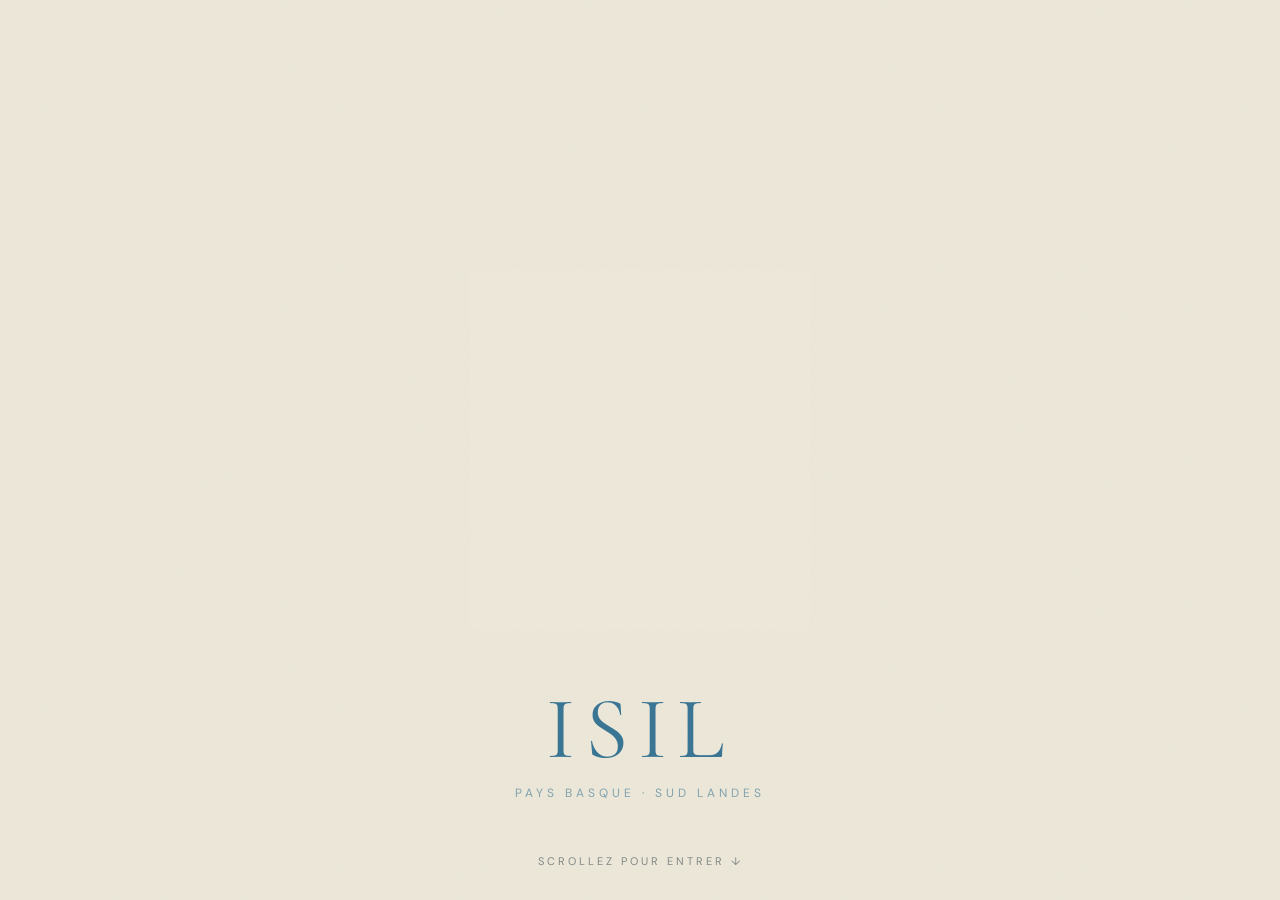
==== accueil.html @ d05a9b2f "Correction 4 bugs : splash, bouton CTA, chevauchement texte, photo BG-Protector - accueil.html : spl" ====
<!DOCTYPE html>
<html lang="fr">
<head>
  <meta charset="UTF-8">
  <meta name="viewport" content="width=device-width, initial-scale=1.0">
  <title>ISIL — Rendez le silence à votre jardin</title>
  <link rel="preconnect" href="https://fonts.googleapis.com">
  <link rel="preconnect" href="https://fonts.gstatic.com" crossorigin>
  <link href="https://fonts.googleapis.com/css2?family=Cormorant+Garamond:ital,wght@0,300;0,400;0,600;1,300;1,400;1,600&family=DM+Sans:opsz,wght@9..40,300;9..40,400;9..40,500&display=swap" rel="stylesheet">
  <link rel="stylesheet" href="styles.css">
  <style>
    html, body { overflow: hidden; background: var(--cream); height: 100%; }
    .se-wrap { position: fixed; inset: 0; background: var(--cream); transition: opacity .6s ease; }
    .se-wrap.fade-out { opacity: 0; }
    .se-bg {
      position: absolute; inset: 0; z-index: 0;
    }
    .se-bg::before {
      content: ''; position: absolute; inset: 0;
      background-image: url("data:image/svg+xml,%3Csvg xmlns='http://www.w3.org/2000/svg' width='300' height='300'%3E%3Cfilter id='n'%3E%3CfeTurbulence type='fractalNoise' baseFrequency='0.9' numOctaves='4' stitchTiles='stitch'/%3E%3C/filter%3E%3Crect width='300' height='300' filter='url(%23n)' opacity='0.04'/%3E%3C/svg%3E");
      pointer-events: none;
    }
    .se-media {
      position: absolute; top: 50%; left: 50%;
      transform: translate(-50%, -50%);
      overflow: hidden;
      z-index: 2;
      max-width: 95vw; max-height: 78vh;
      background: var(--cream);
    }
    .se-media video {
      width: 100%; height: 100%;
      object-fit: contain; display: block;
      mix-blend-mode: multiply;
      /* Masquer le texte "ISIL" incrusté en bas de la vidéo */
      clip-path: inset(0 0 16% 0);
    }
    .se-title {
      position: absolute; z-index: 3;
      left: 50%; bottom: 11vh;
      transform: translateX(-50%);
      display: flex; flex-direction: column; align-items: center;
      gap: 12px; pointer-events: none;
      text-align: center;
    }
    .se-title h1 {
      font-family: 'Cormorant Garamond', serif;
      font-size: clamp(42px, 7vw, 88px);
      font-weight: 400; letter-spacing: 10px;
      color: var(--blue); line-height: 1;
      margin: 0; white-space: nowrap;
    }
    .se-tagline {
      font-family: 'DM Sans', sans-serif;
      font-size: 12px; letter-spacing: 4px; text-transform: uppercase;
      color: rgba(58,117,147,0.6);
    }
    .se-hint {
      position: fixed; bottom: 32px; top: auto; left: 50%;
      transform: translateX(-50%);
      font-family: 'DM Sans', sans-serif;
      font-size: 11px; letter-spacing: 3px; text-transform: uppercase;
      color: rgba(26,43,53,0.5);
      z-index: 5;
      animation: hintPulse 2.5s ease-in-out infinite;
      transition: opacity .4s ease;
    }
    .se-hint.hidden { opacity: 0; pointer-events: none; }
    @keyframes hintPulse {
      0%,100% { opacity: .5; }
      50%     { opacity: 1; }
    }
  </style>
</head>
<body>

<div class="se-wrap" id="seWrap">
  <div class="se-bg"></div>

  <div class="se-media" id="seMedia" style="width:340px;height:360px">
    <video id="seVideo" src="logo%20en%20action.mp4" muted playsinline preload="auto"></video>
  </div>

  <div class="se-title" id="seTitle">
    <h1>ISIL</h1>
    <span class="se-tagline">Pays Basque · Sud Landes</span>
  </div>

  <div class="se-hint" id="seHint">Scrollez pour entrer ↓</div>
</div>

<script>
(() => {
  const wrap = document.getElementById('seWrap');
  const media = document.getElementById('seMedia');
  const video = document.getElementById('seVideo');
  const title = document.getElementById('seTitle');
  const hint = document.getElementById('seHint');

  let progress = 0;
  let touchStartY = 0;
  let entering = false;
  let videoDuration = 0;
  const isMobile = () => window.innerWidth < 768;

  video.addEventListener('loadedmetadata', () => {
    videoDuration = video.duration || 0;
  });

  function apply() {
    const w = 340 + progress * (isMobile() ? 580 : 1100);
    const h = 360 + progress * (isMobile() ? 220 : 420);
    media.style.width = w + 'px';
    media.style.height = h + 'px';

    // Scrub video to scroll progress
    if (videoDuration > 0) {
      try { video.currentTime = progress * videoDuration; } catch (e) {}
    }

    // Fade title & hint as expansion progresses
    title.style.opacity = Math.max(0, 1 - progress * 1.6);
    if (progress > 0.05) hint.classList.add('hidden');
    else hint.classList.remove('hidden');

    if (progress >= 1 && !entering) {
      entering = true;
      wrap.classList.add('fade-out');
      setTimeout(() => {
        sessionStorage.setItem('isil_entered', '1');
        window.location.href = 'index.html';
      }, 600);
    }
  }

  function onWheel(e) {
    if (entering) return;
    e.preventDefault();
    progress = Math.min(Math.max(progress + e.deltaY * 0.0012, 0), 1);
    apply();
  }

  function onTouchStart(e) { touchStartY = e.touches[0].clientY; }
  function onTouchMove(e) {
    if (entering || !touchStartY) return;
    e.preventDefault();
    const y = e.touches[0].clientY;
    const d = touchStartY - y;
    progress = Math.min(Math.max(progress + d * 0.008, 0), 1);
    apply();
    touchStartY = y;
  }
  function onTouchEnd() { touchStartY = 0; }

  window.addEventListener('wheel', onWheel, { passive: false });
  window.addEventListener('touchstart', onTouchStart, { passive: false });
  window.addEventListener('touchmove', onTouchMove, { passive: false });
  window.addEventListener('touchend', onTouchEnd);

  apply();
})();
</script>
</body>
</html>
---- styles.css ----
*, *::before, *::after { box-sizing: border-box; margin: 0; padding: 0; }

:root {
  --cream:   #ECE7D8;
  --cream-l: #F7F4ED;
  --navy:    #1A2B35;
  --navy-d:  #0f1c25;
  --blue:    #3A7593;
  --green:   #7DB84A;
  --text:    #1e2c34;
  --muted:   #7A8892;
  --border:  rgba(26,43,53,0.09);
  --border-m: rgba(26,43,53,0.05);
}

html { scroll-behavior: smooth; }
body { font-family: 'DM Sans', sans-serif; background: var(--cream); color: var(--text); }

/* NAV */
nav {
  background: rgba(236,231,216,0.92);
  backdrop-filter: blur(16px); -webkit-backdrop-filter: blur(16px);
  border-bottom: 1px solid rgba(26,43,53,0.08);
  padding: 0 72px; height: 70px;
  display: flex; align-items: center; justify-content: space-between;
  position: sticky; top: 0; z-index: 300;
}
.nav-logo { display: flex; align-items: center; gap: 12px; text-decoration: none; }
.nav-wordmark { font-family:'Cormorant Garamond',serif; font-size:21px; font-weight:600; color:var(--navy); letter-spacing:6px; }
.nav-links { display:flex; gap:36px; list-style:none; }
.nav-links a { font-family:'DM Sans',sans-serif; font-size:13px; font-weight:400; color:rgba(26,43,53,0.6); text-decoration:none; letter-spacing:0.3px; transition: color .3s ease; }
.nav-links a:hover, .nav-links a.act { color: var(--green); }
.nav-cta { background:var(--green); color:#fff; border:none; padding:9px 20px; font-family:'DM Sans',sans-serif; font-size:12px; font-weight:500; letter-spacing:0.3px; cursor:pointer; transition: background .3s ease; }
.nav-cta:hover { background: #6aa13b; }

/* TYPOGRAPHY */
.eye { font-family:'DM Sans',sans-serif; font-size:10px; font-weight:500; letter-spacing:5px; text-transform:uppercase; color:var(--green); margin-bottom:18px; display:block; }
.eye-dim { color:rgba(125,184,74,0.85); }

.h-hero { font-family:'Cormorant Garamond',serif; font-size:clamp(60px,8vw,96px); font-weight:300; line-height:1.02; color:var(--navy); margin-bottom:24px; }
.h-hero em { font-style:italic; color:rgba(26,43,53,0.6); }

.h-page { font-family:'Cormorant Garamond',serif; font-size:clamp(42px,5.5vw,64px); font-weight:300; line-height:1.07; color:var(--navy); }
.h-page em { font-style:italic; }

h2 { font-family:'Cormorant Garamond',serif; font-size:clamp(32px,3.8vw,48px); font-weight:300; line-height:1.15; color:var(--navy); }
h2 em { font-style:italic; }
h2.ld { color:var(--navy); }

p.b { font-family:'DM Sans',sans-serif; font-size:15px; font-weight:300; line-height:1.88; color:var(--text); }
p.b+p.b { margin-top:16px; }
p.bd { color:rgba(26,43,53,0.58); }

.abar { width:30px; height:2px; background:var(--green); margin-bottom:20px; }

/* HERO */
.hero {
  min-height: 100vh;
  background: var(--cream);
  display: flex; flex-direction:column;
  align-items:center; justify-content:center;
  text-align:center; padding:120px 80px 100px;
  position:relative; overflow:hidden;
}
.hero::after {
  content:''; position:absolute; inset:0;
  background:radial-gradient(ellipse 55% 42% at 50% 62%, rgba(58,117,147,0.08) 0%, transparent 70%);
  pointer-events:none;
}
.hero-sub { font-family:'DM Sans',sans-serif; font-size:16px; font-weight:300; color:rgba(26,43,53,0.58); max-width:460px; line-height:1.78; margin-bottom:44px; }
.ctas { display:flex; gap:14px; align-items:center; flex-wrap:wrap; justify-content:center; }
.btn-g { background:var(--green); color:#fff; border:none; padding:13px 30px; font-family:'DM Sans',sans-serif; font-size:14px; font-weight:500; cursor:pointer; text-decoration:none; display:inline-block; transition: background .3s ease, transform .3s ease; }
.btn-g:hover { background:#6aa13b; transform: translateY(-1px); }
.btn-o { background:transparent; color:var(--navy); border:1px solid rgba(26,43,53,0.25); padding:12px 30px; font-family:'DM Sans',sans-serif; font-size:14px; font-weight:300; cursor:pointer; text-decoration:none; display:inline-block; transition: border-color .3s ease, color .3s ease; }
.btn-o:hover { border-color: var(--green); color: var(--green); }
.hero-dots { position:absolute; bottom:44px; left:72px; display:flex; gap:8px; }
.dot { width:6px; height:6px; border-radius:50%; background:var(--green); }
.dot:nth-child(2){opacity:.35;} .dot:nth-child(3){opacity:.16;}

/* TRUST BAR */
.trust { background:var(--cream-l); border-bottom:1px solid var(--border); display:flex; }
.ti { flex:1; padding:27px 14px; text-align:center; border-right:1px solid var(--border); }
.ti:last-child { border-right:none; }
.ti-n { font-family:'Cormorant Garamond',serif; font-size:32px; font-weight:600; color:var(--navy); display:block; }
.ti-l { font-family:'DM Sans',sans-serif; font-size:10px; font-weight:500; letter-spacing:2.5px; text-transform:uppercase; color:var(--muted); display:block; margin-top:4px; }

/* SECTIONS */
.s    { padding:104px 72px; }
.s-sm { padding:72px 72px; }
.s-c  { background:var(--cream-l); }
.s-cm { background:var(--cream); }
.s-w  { background:#fff; }
.s-nv, .s-dk { background:var(--cream); }

.ph { padding:72px 72px 56px; border-bottom:1px solid var(--border); }
.ph-c { background:var(--cream); }
.ph-w { background:var(--cream-l); }
.ph-sub { font-family:'DM Sans',sans-serif; font-size:15px; font-weight:300; color:var(--muted); margin-top:13px; }

/* GRIDS */
.g2   { display:grid; grid-template-columns:1fr 1fr; gap:80px; align-items:center; }
.g2t  { display:grid; grid-template-columns:1fr 1fr; gap:72px; }
.g3   { display:grid; grid-template-columns:repeat(3,1fr); gap:40px; }
.g4   { display:grid; grid-template-columns:repeat(4,1fr); gap:26px; }
.g2s  { display:grid; grid-template-columns:1fr 1fr; gap:32px; }
.g6040{ display:grid; grid-template-columns:3fr 2fr; gap:80px; align-items:start; }

/* PULL QUOTE */
.pq { font-family:'Cormorant Garamond',serif; font-size:clamp(25px,2.8vw,36px); font-style:italic; font-weight:300; line-height:1.4; color:var(--navy); border-left:2px solid var(--green); padding-left:26px; }

/* BIOGENTS STRIP */
.biogents-strip { background:var(--cream); padding:52px 72px; display:flex; align-items:center; gap:0; border-top:1px solid rgba(26,43,53,0.08); }
.bs-badge { flex-shrink:0; width:80px; height:80px; border:1px solid rgba(26,43,53,0.16); border-radius:50%; display:flex; align-items:center; justify-content:center; margin-right:40px; }
.bs-badge-inner { width:58px; height:58px; border-radius:50%; border:1px solid rgba(125,184,74,0.55); display:flex; align-items:center; justify-content:center; font-family:'Cormorant Garamond',serif; font-size:11px; font-weight:600; color:rgba(26,43,53,0.55); letter-spacing:2px; }
.bs-text { flex:1; }
.bs-title { font-family:'Cormorant Garamond',serif; font-size:22px; font-weight:400; color:var(--navy); margin-bottom:7px; }
.bs-title em { font-style:italic; }
.bs-body { font-family:'DM Sans',sans-serif; font-size:14px; font-weight:300; color:rgba(26,43,53,0.6); line-height:1.7; }
.bs-stats { display:flex; gap:36px; flex-shrink:0; margin-left:56px; padding-left:56px; border-left:1px solid rgba(26,43,53,0.1); }
.bs-stat { text-align:center; }
.bs-stat-n { font-family:'Cormorant Garamond',serif; font-size:30px; font-weight:300; color:var(--navy); display:block; }
.bs-stat-l { font-family:'DM Sans',sans-serif; font-size:10px; letter-spacing:1.5px; text-transform:uppercase; color:rgba(26,43,53,0.42); display:block; }

/* HOW IT WORKS */
.sn { width:34px; height:34px; border-radius:50%; border:1px solid var(--green); display:flex; align-items:center; justify-content:center; font-family:'Cormorant Garamond',serif; font-size:15px; color:var(--green); margin-bottom:18px; }
.st { font-family:'Cormorant Garamond',serif; font-size:20px; font-weight:400; color:var(--navy); margin-bottom:8px; }
.sb { font-family:'DM Sans',sans-serif; font-size:14px; font-weight:300; color:rgba(26,43,53,0.58); line-height:1.78; }

/* TARGET CARDS */
.tc { background:var(--cream-l); border:1px solid var(--border); overflow:hidden; transition: transform .4s ease; }
.tc:hover { transform: translateY(-4px); }
.tc-img { height:188px; background:linear-gradient(155deg, rgba(26,43,53,0.08) 0%, rgba(26,43,53,0.14) 100%); display:flex; align-items:flex-end; padding:14px 18px; }
.tc-img span { font-family:'DM Sans',sans-serif; font-size:10px; letter-spacing:3px; text-transform:uppercase; color:rgba(26,43,53,0.38); }
.tc-body { padding:20px 22px; border-left:3px solid transparent; transition: border-color .3s ease; }
.tc:hover .tc-body { border-left-color:var(--green); }
.tc-l { font-family:'DM Sans',sans-serif; font-size:10px; letter-spacing:3px; text-transform:uppercase; color:var(--muted); margin-bottom:6px; }
.tc-d { font-family:'DM Sans',sans-serif; font-size:14px; font-weight:300; color:var(--text); line-height:1.62; }

/* PROCESS */
.proc { display:flex; border:1px solid var(--border); }
.ps { flex:1; padding:34px 28px; border-right:1px solid var(--border); position:relative; }
.ps:last-child { border-right:none; }
.ps-bg { font-family:'Cormorant Garamond',serif; font-size:72px; font-weight:300; color:#4a7a2a; opacity:.35; position:absolute; top:-6px; right:16px; line-height:1; }
.ps-t { font-family:'Cormorant Garamond',serif; font-size:18px; font-weight:400; color:var(--navy); margin-bottom:8px; }
.ps-b { font-family:'DM Sans',sans-serif; font-size:13px; font-weight:300; color:var(--muted); line-height:1.72; }

/* CTA BAND */
.ctab { background:var(--cream); border-top:1px solid rgba(26,43,53,0.08); border-bottom:1px solid rgba(26,43,53,0.08); padding:92px 72px; text-align:center; }
.ctab h2 { color:var(--navy); margin-bottom:14px; }
.ctab p { font-family:'DM Sans',sans-serif; font-size:15px; font-weight:300; color:rgba(26,43,53,0.55); margin-bottom:32px; }

/* FOOTER */
footer { background:var(--cream); border-top:1px solid rgba(26,43,53,0.08); padding:68px 72px 34px; }
.fg { display:grid; grid-template-columns:2fr 1fr 1.5fr 1.5fr; gap:52px; padding-bottom:44px; border-bottom:1px solid rgba(26,43,53,0.08); margin-bottom:24px; }
.fl { font-family:'Cormorant Garamond',serif; font-size:19px; font-weight:600; color:var(--navy); letter-spacing:6px; margin-bottom:10px; display:block; }
.ft { font-family:'Cormorant Garamond',serif; font-size:14px; font-style:italic; color:rgba(26,43,53,0.35); }
.fc-t { font-family:'DM Sans',sans-serif; font-size:10px; font-weight:500; letter-spacing:3px; text-transform:uppercase; color:rgba(26,43,53,0.42); margin-bottom:14px; }
.fc-l { list-style:none; }
.fc-l li { margin-bottom:8px; }
.fc-l a { font-family:'DM Sans',sans-serif; font-size:13px; font-weight:300; color:rgba(26,43,53,0.58); text-decoration:none; transition: color .3s ease; }
.fc-l a:hover { color: var(--green); }
.fb { display:flex; justify-content:space-between; }
.fl2 { font-family:'DM Sans',sans-serif; font-size:11px; color:rgba(26,43,53,0.32); }

/* SPECIES CARD */
.sp-card { background:var(--cream-l); border:1px solid var(--border); padding:38px; }
.sp-sci { font-family:'Cormorant Garamond',serif; font-size:13px; font-style:italic; color:var(--muted); letter-spacing:1px; padding-bottom:14px; border-bottom:1px solid var(--border); margin-bottom:16px; }
.sp-r { display:flex; justify-content:space-between; padding:9px 0; border-bottom:1px solid var(--border-m); }
.sp-k { font-family:'DM Sans',sans-serif; font-size:10px; font-weight:500; letter-spacing:1.5px; text-transform:uppercase; color:var(--muted); }
.sp-v { font-family:'Cormorant Garamond',serif; font-size:16px; color:var(--navy); }

/* STAT TRIO */
.stat-trio { display:grid; grid-template-columns:repeat(3,1fr); background:var(--cream-l); }
.sti { text-align:center; padding:52px 24px; border-right:1px solid var(--border); }
.sti:last-child { border-right:none; }
.sti-n { font-family:'Cormorant Garamond',serif; font-size:clamp(56px,7vw,88px); font-weight:300; color:var(--navy); line-height:1; display:block; }
.sti-c { font-family:'DM Sans',sans-serif; font-size:13px; font-weight:400; color:var(--muted); display:block; margin-top:12px; }

/* FAIL CARDS */
.fail { padding:34px 32px; border:1px solid rgba(26,43,53,0.1); background: rgba(26,43,53,0.02); }
.fail-t { font-family:'Cormorant Garamond',serif; font-size:20px; font-weight:400; color:rgba(26,43,53,0.55); text-decoration:line-through; text-decoration-color:rgba(26,43,53,0.2); margin-bottom:10px; }
.fail-b { font-family:'DM Sans',sans-serif; font-size:14px; font-weight:300; color:rgba(26,43,53,0.58); line-height:1.78; }

/* CERTIFICATION CARD */
.cert { background:var(--cream-l); border:1px solid var(--border); display:grid; grid-template-columns:auto 1fr; overflow:hidden; }
.cert-l { background:rgba(26,43,53,0.05); padding:48px 44px; display:flex; flex-direction:column; justify-content:center; align-items:center; gap:14px; min-width:210px; }
.cert-circle { width:72px; height:72px; border-radius:50%; border:1px solid rgba(26,43,53,0.18); display:flex; align-items:center; justify-content:center; }
.cert-inner { width:52px; height:52px; border-radius:50%; border:1px solid rgba(125,184,74,0.5); display:flex; align-items:center; justify-content:center; }
.cert-dot { width:9px; height:9px; border-radius:50%; background:var(--green); }
.cert-name { font-family:'Cormorant Garamond',serif; font-size:22px; font-weight:600; color:var(--navy); letter-spacing:3px; }
.cert-sub { font-family:'DM Sans',sans-serif; font-size:9px; letter-spacing:2.5px; text-transform:uppercase; color:rgba(26,43,53,0.5); text-align:center; }
.cert-r { padding:44px 48px; }
.cert-title { font-family:'Cormorant Garamond',serif; font-size:30px; font-weight:300; color:var(--navy); margin-bottom:16px; line-height:1.2; }
.cert-title em { font-style:italic; }
.cert-stats { display:flex; gap:28px; margin-top:26px; }
.cs-n { font-family:'Cormorant Garamond',serif; font-size:26px; font-weight:300; color:var(--navy); display:block; }
.cs-l { font-family:'DM Sans',sans-serif; font-size:10px; letter-spacing:1px; color:var(--muted); }

/* PRODUCT */
.product { display:grid; grid-template-columns:1fr 1fr; border:1px solid var(--border); overflow:hidden; }
.product-img { background: linear-gradient(160deg, rgba(26,43,53,0.04) 0%, rgba(26,43,53,0.08) 100%); display:flex; align-items:center; justify-content:center; position:relative; min-height:460px; }
.product-img img { width:210px; height:auto; filter: drop-shadow(0 14px 36px rgba(26,43,53,0.22)); }
.product-img-lbl { position:absolute; bottom:22px; left:26px; font-family:'DM Sans',sans-serif; font-size:10px; letter-spacing:3px; text-transform:uppercase; color:rgba(26,43,53,0.38); }
.product-info { padding:52px 48px; background:var(--cream-l); }

/* SCIENCE */
.sci-col { padding-bottom:24px; border-bottom:2px solid var(--green); }
.sci-sub { font-family:'Cormorant Garamond',serif; font-size:11px; font-style:italic; letter-spacing:2px; text-transform:uppercase; color:var(--muted); margin-bottom:11px; }
.sci-t { font-family:'Cormorant Garamond',serif; font-size:24px; font-weight:400; color:var(--navy); margin-bottom:12px; }
.pub-bar { margin-top:48px; background:rgba(26,43,53,0.05); border:1px solid rgba(26,43,53,0.08); padding:26px 44px; display:flex; align-items:center; gap:22px; }
.pub-n { font-family:'Cormorant Garamond',serif; font-size:48px; font-weight:300; color:var(--navy); flex-shrink:0; }
.pub-t { font-family:'DM Sans',sans-serif; font-size:14px; font-weight:300; color:rgba(26,43,53,0.55); line-height:1.68; max-width:240px; }

/* NETWORK DIAGRAM */
.net { background:rgba(26,43,53,0.03); border:1px solid rgba(26,43,53,0.09); height:270px; display:flex; align-items:center; justify-content:center; position:relative; overflow:hidden; }
.nc { position:absolute; border-radius:50%; border:1px solid; }

/* BEFORE / AFTER */
.ba { display:grid; grid-template-columns:1fr 1fr; }
.ba-b { background:#ffffff; padding:64px 56px; }
.ba-a { background:#ffffff; padding:64px 56px; }
.ba-b .ba-l { color:rgba(26,43,53,0.5); }
.ba-b .ba-list li { color:rgba(26,43,53,0.6); border-bottom-color:rgba(26,43,53,0.08); }
.ba-a .ba-l { color:var(--green); }
.ba-a .ba-list li { color:var(--text); border-bottom-color:rgba(26,43,53,0.08); }
.ba-l { font-family:'Cormorant Garamond',serif; font-size:24px; font-weight:400; letter-spacing:1px; margin-bottom:24px; display:block; }
.ba-list { list-style:none; }
.ba-list li { font-family:'DM Sans',sans-serif; font-size:14px; font-weight:300; padding:7px 0; border-bottom:1px solid; line-height:1.5; }

/* PRICING — BioBelt style */
.pricing { display:grid; grid-template-columns:1fr 1fr; gap:28px; }
.pc { background:#2f5c3b; color:#fff; padding:56px 48px 48px; display:flex; flex-direction:column; position:relative; min-height:640px; }
.pc-pro { background:var(--navy); }
.pc::before {
  content:''; position:absolute; top:38px; right:38px;
  width:46px; height:46px; border-radius:50%;
  border:1px dashed rgba(255,255,255,0.35);
}
.pc-label { font-family:'DM Sans',sans-serif; font-size:10px; font-weight:500; letter-spacing:3px; text-transform:uppercase; color:rgba(255,255,255,0.55); margin-bottom:22px; display:block; }
.pc-title { font-family:'Cormorant Garamond',serif; font-size:clamp(54px,6vw,84px); font-weight:400; color:#fff; line-height:1; margin-bottom:22px; }
.pc-desc { font-family:'DM Sans',sans-serif; font-size:15px; font-weight:300; line-height:1.7; color:rgba(255,255,255,0.72); max-width:320px; margin-bottom:32px; }
.pc-cta { align-self:flex-start; background:#fff; color:var(--navy); border:none; padding:14px 30px; border-radius:999px; font-family:'DM Sans',sans-serif; font-size:13px; font-weight:500; cursor:pointer; text-decoration:none; display:inline-block; transition: transform .3s ease, background .3s ease; }
.pc-cta:hover { transform: translateY(-1px); background:#f4f1e9; }
.pc-budget-label {
  display:inline-block;
  font-family:'DM Sans',sans-serif; font-size:10px; font-weight:500;
  letter-spacing:3px; text-transform:uppercase;
  color:rgba(255,255,255,0.8);
  background:rgba(255,255,255,0.14);
  padding:6px 12px;
  margin-top:0; margin-bottom:0;
}
.pc-bottom { margin-top:24px; }
.pc-divider { height:1px; background:rgba(255,255,255,0.2); margin:18px 0 30px; }
.pc-from { font-family:'Cormorant Garamond',serif; font-style:italic; font-size:17px; color:rgba(255,255,255,0.75); margin-bottom:18px; display:block; }
.pc-feature-list { list-style:none; margin:0 0 28px; padding:0; }
.pc-feature-item { padding:7px 0 7px 18px; position:relative; font-family:'DM Sans',sans-serif; font-size:13px; font-weight:300; color:rgba(255,255,255,0.82); border-bottom:1px solid rgba(255,255,255,0.08); }
.pc-feature-item:last-child { border-bottom:none; }
.pc-feature-item::before { content:''; position:absolute; left:0; top:13px; width:5px; height:5px; border-radius:50%; background:var(--green); }
.pc-price-sub { font-family:'DM Sans',sans-serif; font-size:11px; font-weight:300; color:rgba(255,255,255,0.55); margin-top:8px; }
.pc-keepnote { margin:26px 0 0; padding:18px 20px; background:rgba(125,184,74,0.12); border-left:3px solid var(--green); }
.pc-keepnote-title { font-family:'Cormorant Garamond',serif; font-size:19px; font-weight:400; color:#fff; line-height:1.4; margin-bottom:6px; }
.pc-keepnote-body { font-family:'DM Sans',sans-serif; font-size:12px; font-weight:300; color:rgba(255,255,255,0.75); line-height:1.6; }
.pc-prices { display:grid; grid-template-columns:1fr auto 1fr; gap:18px; align-items:start; }
.pc-price-block { display:flex; flex-direction:column; gap:10px; }
.pc-price-num { font-family:'Cormorant Garamond',serif; font-size:clamp(34px,3.8vw,46px); font-weight:400; color:#fff; line-height:1; }
.pc-price-num sup { font-size:18px; vertical-align:top; font-style:italic; opacity:.7; margin-left:2px; }
.pc-price-lbl { font-family:'DM Sans',sans-serif; font-size:10px; font-weight:500; letter-spacing:2px; text-transform:uppercase; color:rgba(255,255,255,0.55); line-height:1.5; }
.pc-plus { font-family:'Cormorant Garamond',serif; font-size:36px; font-weight:300; color:rgba(255,255,255,0.5); line-height:1; padding-top:6px; }
.pc-foot { font-family:'DM Sans',sans-serif; font-size:11px; font-weight:300; font-style:italic; color:rgba(255,255,255,0.45); margin-top:28px; line-height:1.5; }
@media (max-width: 900px) {
  .pricing { grid-template-columns: 1fr; gap: 20px; }
  .pc { min-height: auto; padding: 44px 32px; }
  .pc-prices { grid-template-columns: 1fr; gap: 14px; }
  .pc-plus { display: none; }
}

/* FAQ */
.fq { border-bottom:1px solid var(--border); padding:18px 0; }
.fq-q { font-family:'Cormorant Garamond',serif; font-size:20px; font-weight:400; color:var(--navy); display:flex; justify-content:space-between; cursor:pointer; align-items:center; }
.fq-plus { font-family:'DM Sans',sans-serif; font-size:20px; color:var(--green); line-height:1; transition: transform .3s ease; }
.fq.open .fq-plus { transform: rotate(45deg); }
.fq-a { font-family:'DM Sans',sans-serif; font-size:14px; font-weight:300; color:var(--muted); line-height:1.82; margin-top:11px; max-height:0; overflow:hidden; transition: max-height .4s ease, margin-top .4s ease; }
.fq.open .fq-a { max-height:300px; margin-top:11px; }

/* FORM */
.fg-g { margin-bottom:20px; }
.fl-l { font-family:'DM Sans',sans-serif; font-size:10px; font-weight:500; letter-spacing:3px; text-transform:uppercase; color:var(--muted); display:block; margin-bottom:7px; }
.fi, .fs { width:100%; border:none; border-bottom:1px solid var(--border); background:transparent; padding:12px 0; font-family:'DM Sans',sans-serif; font-size:15px; font-weight:300; color:var(--text); outline:none; -webkit-appearance:none; appearance:none; transition: border-color .3s ease; }
.fi:focus, .fs:focus { border-bottom-color: var(--green); }
.fi::placeholder { color:rgba(26,43,53,0.25); }
.f-sub { width:100%; background:var(--green); color:#fff; border:none; padding:16px; font-family:'DM Sans',sans-serif; font-size:14px; font-weight:500; cursor:pointer; margin-top:8px; transition: background .3s ease; }
.f-sub:hover { background:#6aa13b; }

/* REASSURANCE */
.rea { display:flex; gap:14px; align-items:flex-start; padding:18px 0; border-bottom:1px solid var(--border); }
.rea-dot { width:7px; height:7px; border-radius:50%; background:var(--green); flex-shrink:0; margin-top:5px; }
.rea-t { font-family:'Cormorant Garamond',serif; font-size:19px; color:var(--navy); margin-bottom:4px; }
.rea-b { font-family:'DM Sans',sans-serif; font-size:13px; font-weight:300; color:var(--muted); line-height:1.62; }

/* COMMUNE TAGS */
.communes { display:flex; flex-wrap:wrap; gap:8px; margin-top:22px; justify-content:center; }
.ctag { border:1px solid var(--navy); color:var(--navy); padding:7px 16px; font-family:'DM Sans',sans-serif; font-size:12px; letter-spacing:0.3px; }
.ctag-d { border-color:var(--muted); color:var(--muted); border-style:dashed; }

/* CONTACT DIRECT */
.cd { background:rgba(26,43,53,0.05); padding:36px 72px; display:flex; justify-content:center; gap:88px; align-items:center; }
.cdi { text-align:center; }
.cdi-l { font-family:'DM Sans',sans-serif; font-size:10px; letter-spacing:3px; text-transform:uppercase; color:rgba(26,43,53,0.48); margin-bottom:7px; }
.cdi-v { font-family:'Cormorant Garamond',serif; font-size:23px; color:var(--navy); }

/* SCROLL REVEAL */
.rv { opacity:0; transform:translateY(26px); transition:opacity 0.64s cubic-bezier(0.22,1,0.36,1), transform 0.64s cubic-bezier(0.22,1,0.36,1); }
.rv.in { opacity:1; transform:translateY(0); }

/* SPLASH */
.splash-page {
  min-height: 100vh; background: var(--cream);
  display: grid; place-items: center; position: relative; overflow: hidden;
}
.splash-page::before {
  content: ''; position: absolute; inset: 0;
  background-image: url("data:image/svg+xml,%3Csvg xmlns='http://www.w3.org/2000/svg' width='300' height='300'%3E%3Cfilter id='noise'%3E%3CfeTurbulence type='fractalNoise' baseFrequency='0.9' numOctaves='4' stitchTiles='stitch'/%3E%3C/filter%3E%3Crect width='300' height='300' filter='url(%23noise)' opacity='0.025'/%3E%3C/svg%3E");
  pointer-events:none;
}
.splash-link {
  display: flex; flex-direction: column; align-items: center; gap: 20px;
  cursor: pointer; text-decoration: none;
  animation: splashIn 0.9s cubic-bezier(0.22,1,0.36,1) 0.15s both;
  transition: transform 0.4s cubic-bezier(0.34,1.56,0.64,1);
}
.splash-link:hover { transform: scale(1.04); }
.splash-logo-img { width: 260px; height: auto; display: block; }
.nav-logo-img { height: 40px; width: auto; display: block; }
.splash-wordmark-big {
  font-family:'Cormorant Garamond',serif;
  font-size: 96px; font-weight:300; letter-spacing:18px;
  color:var(--navy); text-transform:uppercase;
}
.splash-tagline {
  font-family:'Cormorant Garamond',serif; font-style: italic;
  font-size: 18px; color: rgba(26,43,53,0.5); letter-spacing: 2px;
}
.splash-hint {
  position: absolute; bottom: 44px;
  font-family:'DM Sans',sans-serif; font-size:11px; font-weight:400;
  letter-spacing:3px; text-transform:uppercase; color:rgba(26,43,53,0.3);
  animation: hintIn 1s ease 2s both;
}
@keyframes splashIn { from { opacity:0; transform:translateY(12px) scale(0.97); } to { opacity:1; transform:translateY(0) scale(1); } }
@keyframes hintIn { from { opacity:0; } to { opacity:1; } }

/* RESPONSIVE */
/* ============ V2 — REFONTE ACCUEIL ============ */

/* Biogents brand colors (charte graphique) */
:root {
  --bg-blue:    #497593;
  --bg-blue-l:  #69A2C2;
  --bg-green:   #A1C854;
  --bg-green-l: #B7D6A9;
}

/* NAV transparent over hero */
nav.nav-over {
  background: transparent;
  backdrop-filter: none; -webkit-backdrop-filter: none;
  border-bottom: 1px solid rgba(255,255,255,0.15);
  position: absolute; top: 0; left: 0; right: 0;
}
nav.nav-over .nav-wordmark { color: #fff; }
nav.nav-over .nav-links a { color: rgba(255,255,255,0.78); }
nav.nav-over .nav-links a:hover { color: #fff; }
nav.nav-over .nav-logo-img { filter: brightness(0) invert(1); }
nav.nav-over .nav-cta { background: var(--green); color: #fff; }
nav.nav-over .nav-cta:hover { background: #6aa13b; }

/* HERO PLEIN ÉCRAN */
.hero-bg {
  position: relative; min-height: 100vh; width: 100%;
  display: flex; align-items: center; justify-content: center;
  overflow: hidden; isolation: isolate;
}
.hero-bg-img {
  position: absolute; inset: 0;
  background-size: cover; background-position: center;
  z-index: -2;
  transform: scale(1.05);
  animation: heroZoom 18s ease-out forwards;
}
@keyframes heroZoom { to { transform: scale(1); } }
.hero-bg-overlay {
  position: absolute; inset: 0;
  background: linear-gradient(180deg, rgba(15,28,37,0.55) 0%, rgba(15,28,37,0.25) 35%, rgba(15,28,37,0.65) 100%);
  z-index: -1;
}
.hero-bg-content {
  text-align: center; padding: 0 32px; max-width: 880px;
  color: #fff;
}
.eye-light { color: rgba(255,255,255,0.85); }
.h-hero-light {
  font-family:'Cormorant Garamond',serif;
  font-size: clamp(56px, 8vw, 104px);
  font-weight: 300; line-height: 1.02;
  color: #fff; margin-bottom: 26px;
  text-shadow: 0 2px 24px rgba(0,0,0,0.35);
}
.h-hero-light em { font-style: italic; color: rgba(255,255,255,0.78); }
.hero-sub-light {
  font-family:'DM Sans',sans-serif;
  font-size: 17px; font-weight: 300;
  color: rgba(255,255,255,0.88);
  max-width: 540px; margin: 0 auto 44px;
  line-height: 1.78;
  text-shadow: 0 1px 12px rgba(0,0,0,0.3);
}
.btn-light {
  background: transparent; color: #fff;
  border: 1px solid rgba(255,255,255,0.5);
  padding: 12px 30px;
  font-family:'DM Sans',sans-serif; font-size: 14px; font-weight: 300;
  text-decoration: none; display: inline-block;
  transition: background .3s ease, border-color .3s ease;
}
.btn-light:hover { background: rgba(255,255,255,0.12); border-color: #fff; }
.hero-scroll-hint {
  position: absolute; bottom: 36px; left: 50%; transform: translateX(-50%);
  font-family:'DM Sans',sans-serif; font-size: 11px; font-weight: 400;
  letter-spacing: 3px; text-transform: uppercase;
  color: rgba(255,255,255,0.65);
  animation: scrollPulse 2.5s ease-in-out infinite;
}
@keyframes scrollPulse { 0%,100% { opacity: .55; transform: translate(-50%, 0); } 50% { opacity: 1; transform: translate(-50%, 6px); } }

/* INTRO BLOCK */
.intro-block { padding: 24px 0; }

/* BIOGENTS BRANDED SECTION (charte stricte) */
.bg-section {
  background: #fff;
  padding: 110px 72px;
  border-top: 1px solid rgba(73,117,147,0.12);
  border-bottom: 1px solid rgba(73,117,147,0.12);
}
.bg-inner { max-width: 1180px; margin: 0 auto; }
.bg-head { text-align: center; max-width: 760px; margin: 0 auto 64px; }
.bg-eye {
  font-family:'Barlow Condensed', sans-serif;
  font-size: 13px; font-weight: 600;
  letter-spacing: 5px; text-transform: uppercase;
  color: var(--bg-green);
  margin-bottom: 22px; display: block;
}
.bg-h {
  font-family:'Barlow Condensed', sans-serif;
  font-size: clamp(34px, 4.4vw, 56px);
  font-weight: 600; line-height: 1.05;
  color: var(--bg-blue);
  text-transform: uppercase;
  letter-spacing: 0.5px;
  margin: 0;
}
.bg-rule {
  width: 60px; height: 3px; background: var(--bg-green);
  margin: 28px auto 28px;
}
.bg-lead {
  font-family:'DM Sans', sans-serif;
  font-size: 16px; font-weight: 300;
  color: #4a5660; line-height: 1.78;
  max-width: 640px; margin: 0 auto;
}
.bg-lead strong { color: var(--bg-blue); font-weight: 500; }
.bg-claims {
  display: grid; grid-template-columns: repeat(4, 1fr);
  gap: 0;
  border-top: 1px solid rgba(73,117,147,0.18);
  border-bottom: 1px solid rgba(73,117,147,0.18);
}
.bg-claim {
  text-align: center; padding: 44px 24px;
  border-right: 1px solid rgba(73,117,147,0.12);
}
.bg-claim:last-child { border-right: none; }
.bg-claim-n {
  font-family:'Barlow Condensed', sans-serif;
  font-size: 64px; font-weight: 600;
  color: var(--bg-blue); line-height: 1;
  margin-bottom: 14px;
}
.bg-claim-l {
  font-family:'Barlow Condensed', sans-serif;
  font-size: 13px; font-weight: 500;
  letter-spacing: 2px; text-transform: uppercase;
  color: var(--bg-blue);
  line-height: 1.5;
}
.bg-claim-l span {
  display: block; font-weight: 300; font-size: 11px;
  color: rgba(73,117,147,0.65); letter-spacing: 1px;
  text-transform: none; margin-top: 4px;
}
.bg-footnote {
  text-align: center;
  font-family:'Barlow Condensed', sans-serif;
  font-size: 12px; font-weight: 400;
  letter-spacing: 3px; text-transform: uppercase;
  color: rgba(73,117,147,0.6);
  margin-top: 38px;
}

/* TARGET CARDS WITH REAL IMAGES */
.tc-img-real {
  height: 220px;
  background-size: cover;
  background-position: center;
  position: relative;
}
.tc-img-real::after {
  content: ''; position: absolute; inset: 0;
  background: linear-gradient(180deg, transparent 55%, rgba(15,28,37,0.45) 100%);
}

/* SECTION TRANQUILLITÉ (hammock) */
.tranquil {
  display: grid; grid-template-columns: 1fr 1fr;
  align-items: stretch;
  background: var(--cream);
}
.tranquil-img {
  background-size: cover;
  background-position: center;
  min-height: 540px;
}
.tranquil-text {
  padding: 90px 72px;
  display: flex; flex-direction: column; justify-content: center;
}
.tranquil-text h2 { margin-bottom: 26px; }
.tranquil-text .b { max-width: 440px; }

/* PARTNER BLOCK (solution page) */
.bg-partner {
  display: grid;
  grid-template-columns: auto 1px 1fr;
  gap: 44px;
  align-items: center;
  margin-bottom: 58px;
  padding-bottom: 58px;
  border-bottom: 1px solid rgba(73,117,147,0.18);
}
.bg-partner-logo-frame {
  width: 180px;
  padding: 26px 22px;
  background: #fff;
  border: 1px solid rgba(73,117,147,0.18);
  border-radius: 2px;
  display: flex; align-items: center; justify-content: center;
  flex-shrink: 0;
}
.bg-partner-logo {
  width: 100%; height: auto;
  display: block;
}
.bg-partner-divider {
  width: 1px; height: 120px;
  background: rgba(73,117,147,0.2);
}
.bg-partner-text .bg-eye { text-align: left; }
.bg-partner-text .bg-h { text-align: left; margin-bottom: 18px; font-size: clamp(26px, 3.2vw, 40px); }
.bg-partner-text .bg-lead { text-align: left; margin: 0; max-width: none; }

/* PRODUCT HERO — fond vert cassé, pas d'encadré */
.product-hero {
  display: grid; grid-template-columns: 1fr 1fr;
  align-items: stretch;
  background: #eef3e4;
  overflow: hidden;
}
.product-hero-img {
  display: flex; align-items: stretch; justify-content: stretch;
  padding: 0;
  position: relative;
  min-height: 560px;
}
.product-hero-frame {
  width: 100%;
  max-width: 100%;
  background: transparent;
  border: none;
  padding: 0;
  display: block;
  position: relative; z-index: 1;
}
.ph-slides {
  position: relative;
  width: 100%;
  height: 100%;
  min-height: 560px;
}
.ph-slide {
  position: absolute; inset: 0;
  display: flex; align-items: center; justify-content: center;
  opacity: 0;
  transition: opacity 500ms ease;
  pointer-events: none;
  overflow: hidden;
}
.ph-slide.active { opacity: 1; pointer-events: auto; }
.ph-slide[data-type="product"] { background: #eef3e4; }
.ph-flip {
  width: 55%;
  height: 78%;
  perspective: 1400px;
}
.ph-flip-inner {
  position: relative;
  width: 100%; height: 100%;
  transform-style: preserve-3d;
  transition: transform 900ms cubic-bezier(.2,.7,.2,1);
}
.ph-flip:hover .ph-flip-inner {
  transform: rotateY(180deg);
}
.ph-face {
  position: absolute; inset: 0;
  width: 100%; height: 100%;
  object-fit: contain;
  backface-visibility: hidden;
  -webkit-backface-visibility: hidden;
  filter: drop-shadow(0 22px 38px rgba(26,43,53,0.22));
}
.ph-back {
  transform: rotateY(180deg);
}
.ph-slide:not([data-type="product"]) img {
  width: 100%;
  height: 100%;
  object-fit: cover;
  display: block;
  border-radius: 2px;
}
.ph-arrow {
  position: absolute;
  bottom: 18px;
  width: 42px; height: 42px;
  border-radius: 50%;
  border: 1px solid rgba(26,43,53,0.18);
  background: #fff;
  color: var(--navy);
  font-family: 'DM Sans', sans-serif;
  font-size: 18px;
  cursor: pointer;
  display: flex; align-items: center; justify-content: center;
  transition: transform 300ms ease, background 300ms ease;
  z-index: 2;
}
.ph-arrow:hover { background: var(--green); color: #fff; border-color: var(--green); }
.ph-prev { left: calc(50% - 54px); }
.ph-next { left: calc(50% + 12px); }
.product-hero-info {
  padding: 90px 72px;
  background: #eef3e4;
  display: flex; flex-direction: column; justify-content: center;
}
.product-hero-info .b { max-width: 460px; }
.product-bullets { margin-top: 28px; display: flex; flex-direction: column; gap: 11px; }
.pb {
  display: flex; gap: 12px; align-items: center;
  font-family:'DM Sans',sans-serif; font-size: 14px; font-weight: 300;
  color: var(--text);
}
.pb-dot { width: 6px; height: 6px; border-radius: 50%; background: var(--green); flex-shrink: 0; }

/* NETWORK BLOCK (page 12 diagram) */
.network-block {
  display: grid;
  grid-template-columns: 1fr 1fr;
  gap: 56px;
  align-items: center;
}
.network-img {
  width: 100%; height: auto;
  display: block;
  border-radius: 2px;
  box-shadow: 0 18px 44px rgba(26,43,53,0.12);
}
.network-legend .b strong { color: var(--navy); font-weight: 500; }
.network-items {
  margin-top: 26px;
  display: grid;
  grid-template-columns: 1fr 1fr;
  gap: 14px 24px;
  padding: 22px 0;
  border-top: 1px solid var(--border);
  border-bottom: 1px solid var(--border);
}
.ni { display: flex; align-items: baseline; gap: 10px; }
.ni-n {
  font-family:'Cormorant Garamond',serif;
  font-size: 28px; font-weight: 400; color: var(--navy);
  min-width: 38px;
}
.ni-l {
  font-family:'DM Sans',sans-serif; font-size: 13px; font-weight: 300;
  color: var(--muted);
}

/* RESPONSIVE V2 */
@media (max-width: 900px) {
  nav.nav-over { padding: 0 28px; }
  .hero-bg { min-height: 92vh; }
  .bg-section { padding: 72px 28px; }
  .bg-claims { grid-template-columns: 1fr 1fr; }
  .bg-claim:nth-child(2) { border-right: none; }
  .bg-claim:nth-child(1), .bg-claim:nth-child(2) { border-bottom: 1px solid rgba(73,117,147,0.12); }
  .bg-partner { grid-template-columns: 1fr; gap: 28px; text-align: center; }
  .bg-partner-logo-frame { margin: 0 auto; width: 160px; }
  .bg-partner-divider { display: none; }
  .bg-partner-text .bg-eye, .bg-partner-text .bg-h, .bg-partner-text .bg-lead { text-align: center; }
  .product-hero { grid-template-columns: 1fr; }
  .product-hero-img { padding: 60px 40px; }
  .product-hero-frame { width: 260px; }
  .product-hero-info { padding: 56px 28px; }
  .network-block { grid-template-columns: 1fr; gap: 32px; }
  .tranquil { grid-template-columns: 1fr; }
  .tranquil-img { min-height: 320px; }
  .tranquil-text { padding: 56px 28px; }
}

@media (max-width: 900px) {
  nav { padding: 0 28px; }
  .nav-links { display:none; }
  .s, .s-sm { padding: 72px 28px; }
  .ph { padding: 56px 28px 44px; }
  .hero { padding: 100px 28px 80px; }
  .g2, .g2t, .g3, .g4, .g6040, .pricing, .ba { grid-template-columns: 1fr; gap: 40px; }
  .trust, .stat-trio { flex-direction: column; grid-template-columns: 1fr; }
  .ti, .sti { border-right: none; border-bottom: 1px solid var(--border); }
  .biogents-strip { flex-direction: column; padding: 40px 28px; gap: 28px; text-align: center; }
  .bs-badge { margin-right: 0; }
  .bs-stats { margin-left: 0; padding-left: 0; border-left: none; padding-top: 24px; border-top: 1px solid rgba(26,43,53,0.1); }
  .proc { flex-direction: column; }
  .ps { border-right: none; border-bottom: 1px solid var(--border); }
  .cert { grid-template-columns: 1fr; }
  .product { grid-template-columns: 1fr; }
  .cd { flex-direction: column; gap: 20px; padding: 32px 28px; }
  .fg { grid-template-columns: 1fr; gap: 32px; }
  footer { padding: 48px 28px 28px; }
  .splash-wordmark-big { font-size: 52px; letter-spacing: 10px; }
}
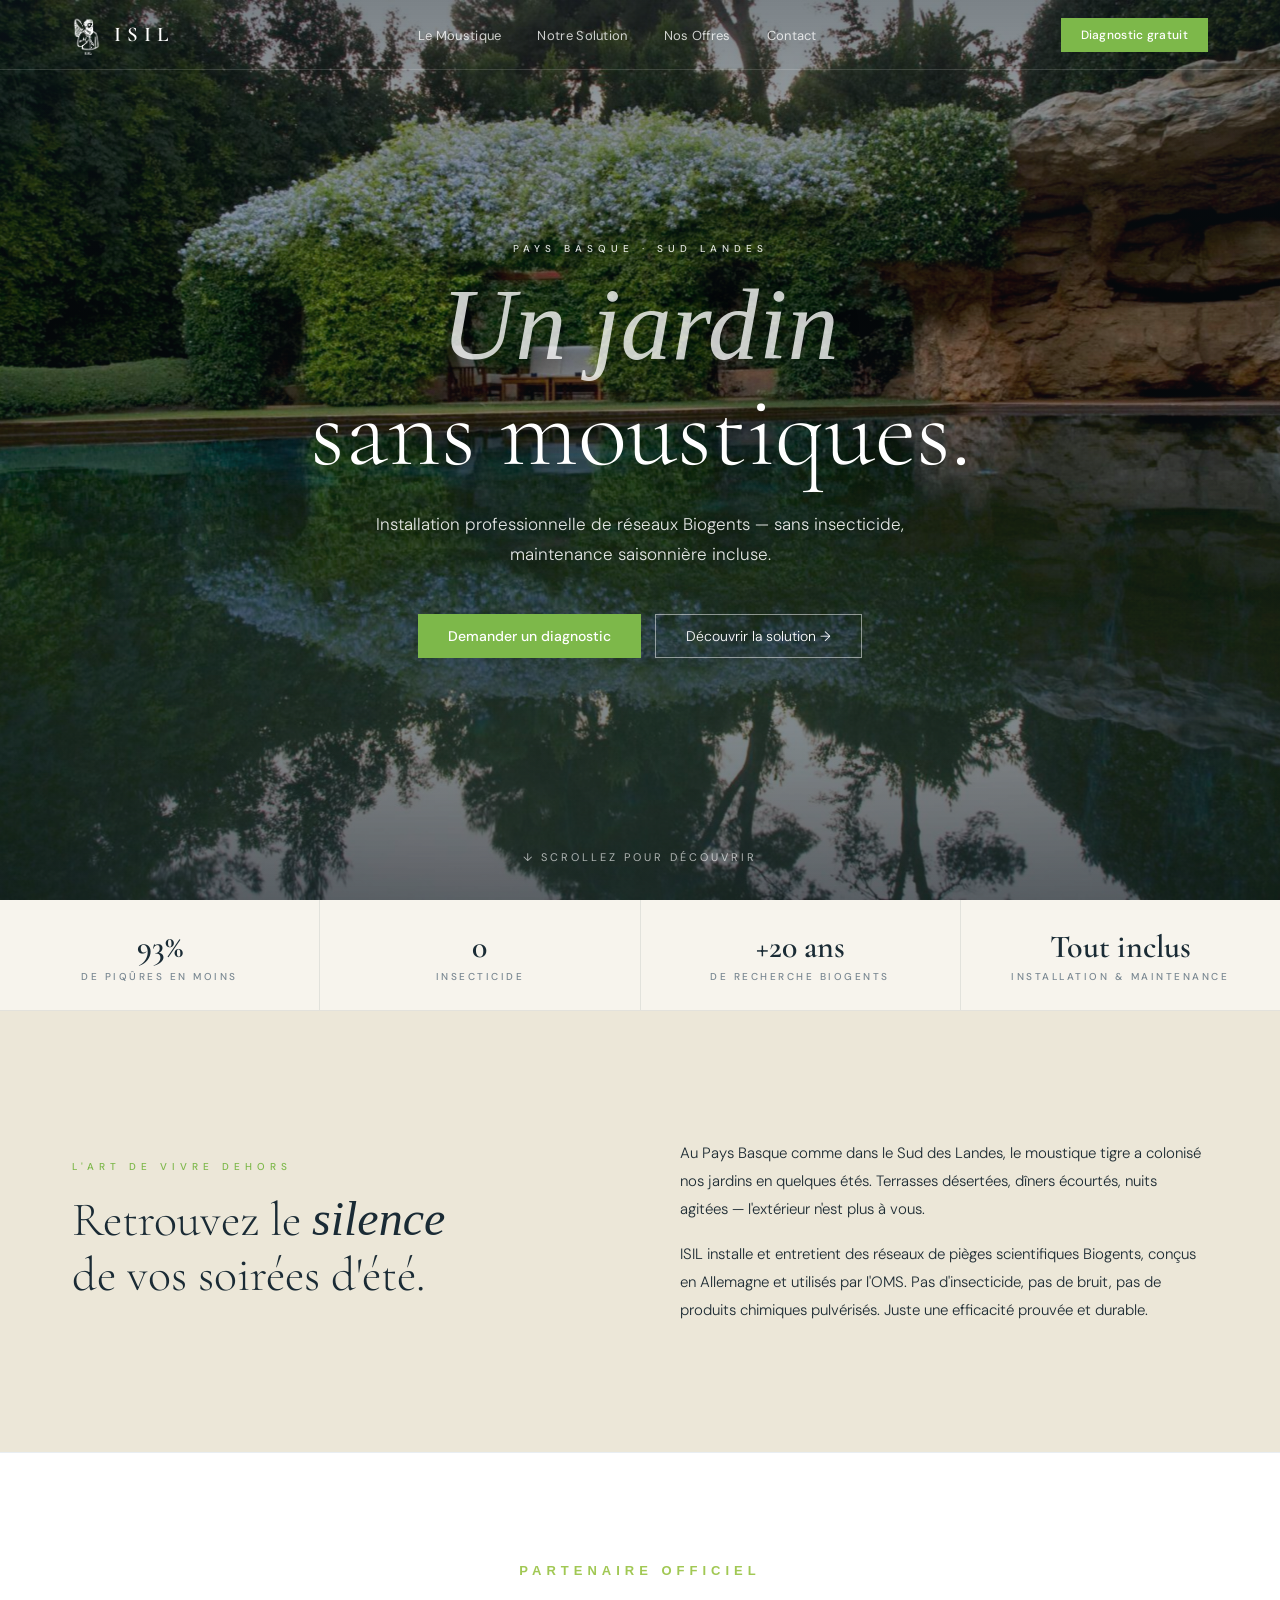
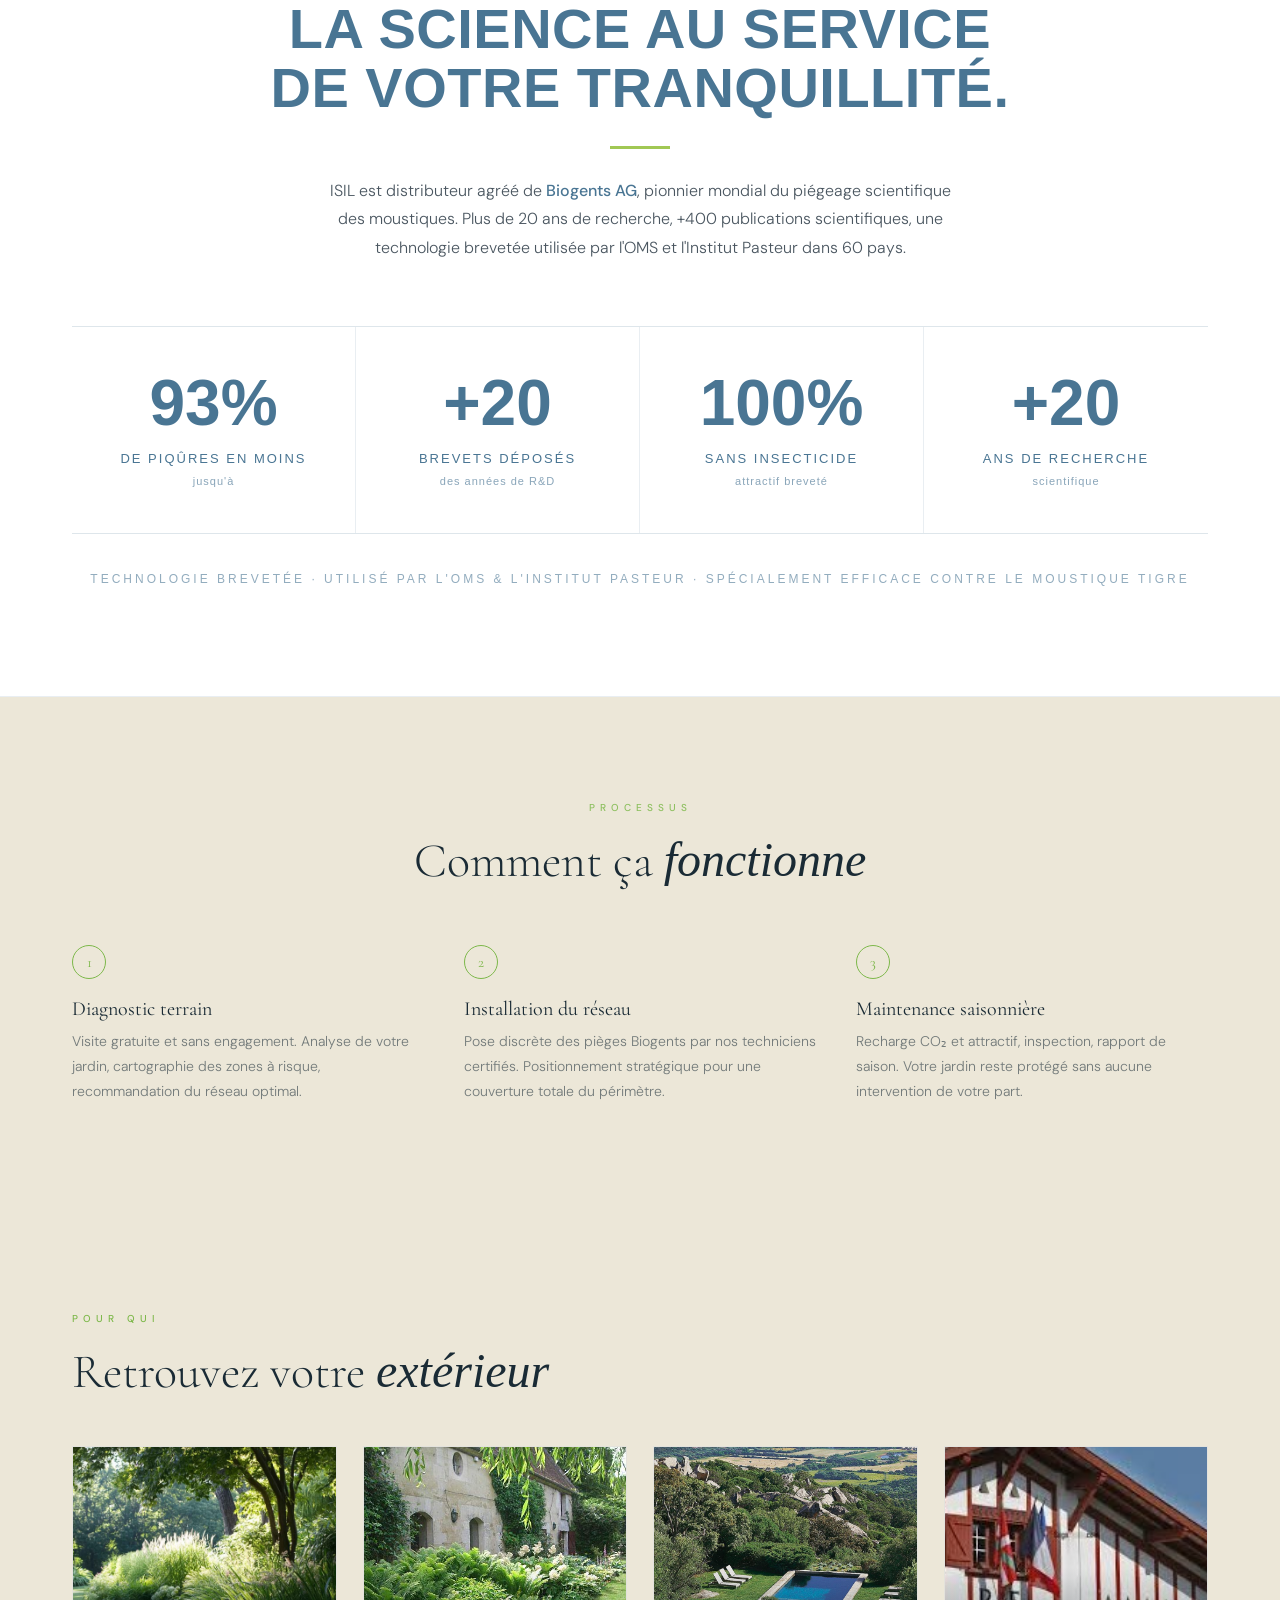
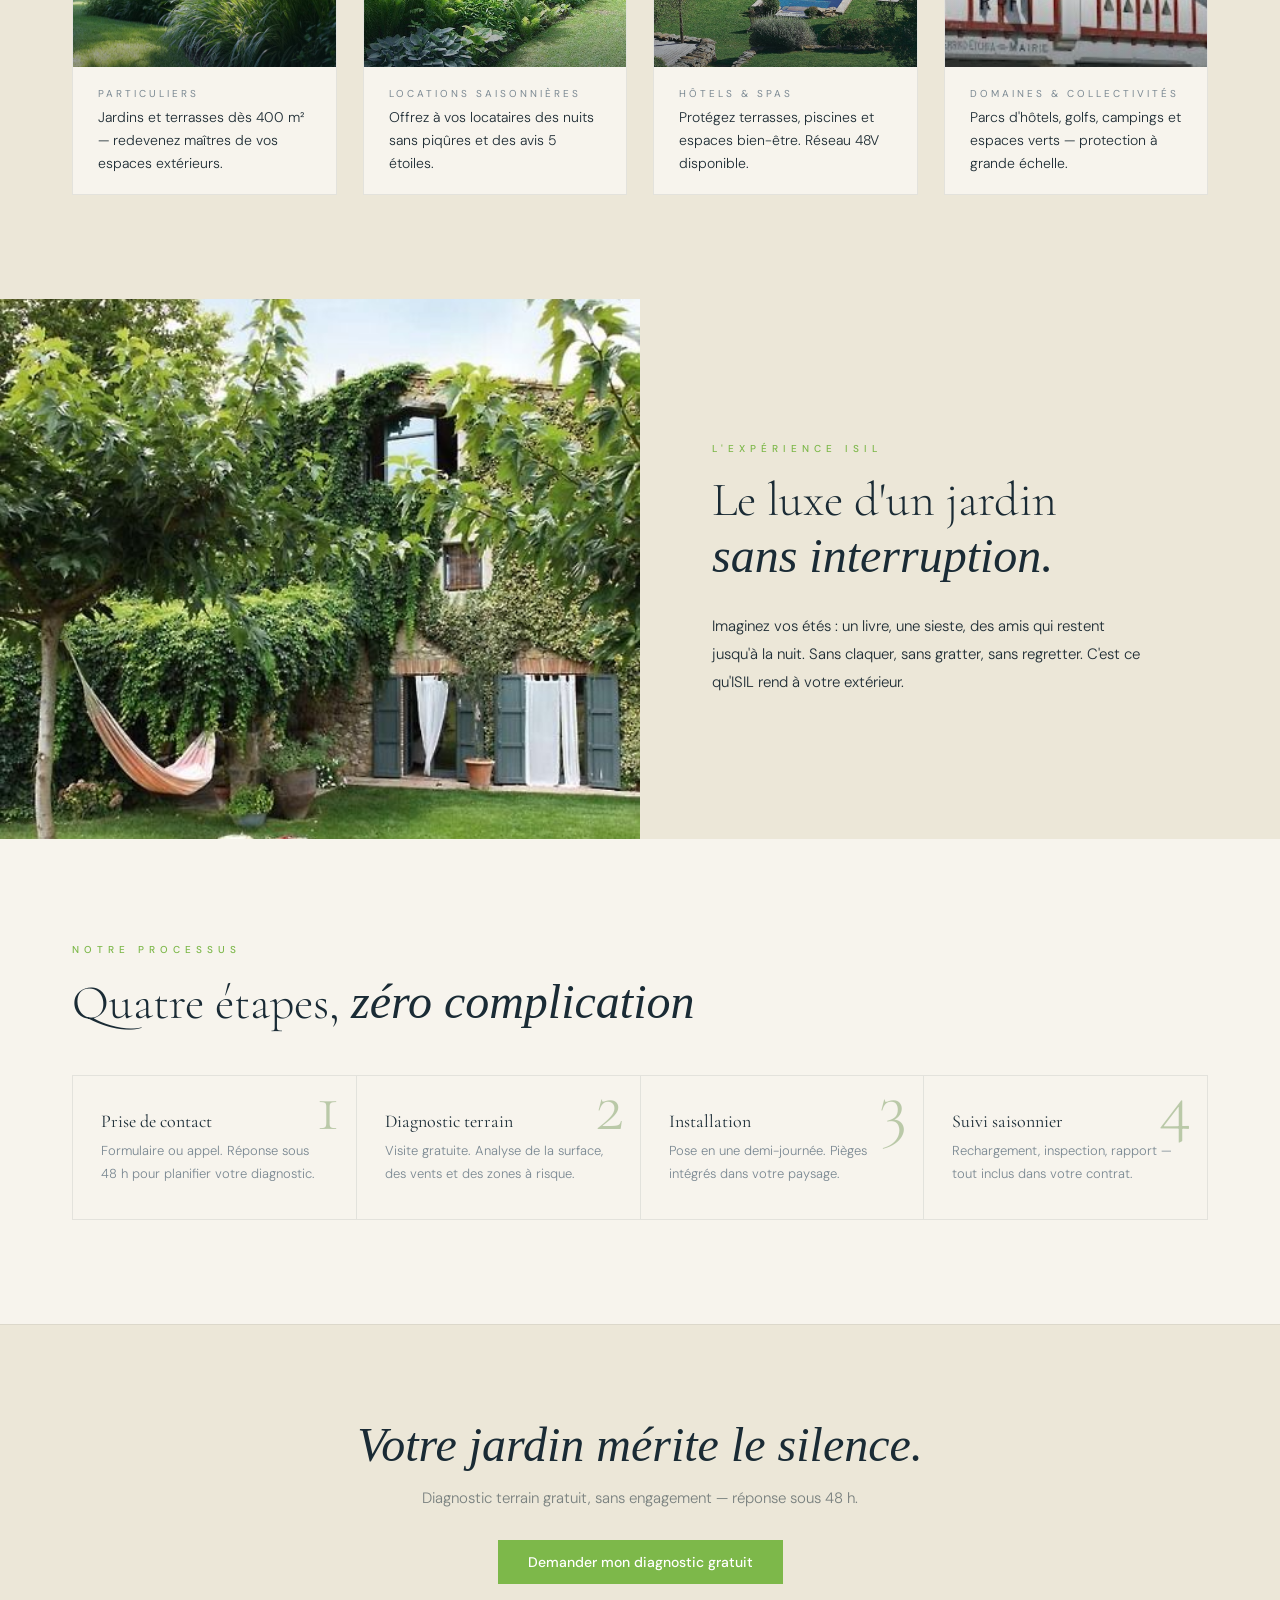
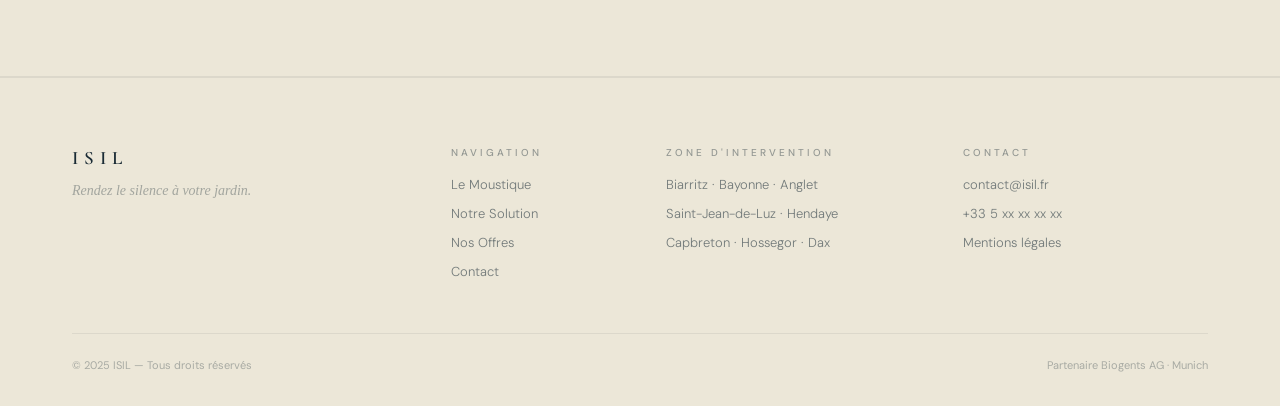
==== commit 0fe8bbe8: "Splash = index.html (servi en premier par Hostinger), homepage = accueil.html Co-Authored-By: Claude" ====
--- a/accueil.html
+++ b/accueil.html
@@ -6,159 +6,156 @@
   <title>ISIL — Rendez le silence à votre jardin</title>
   <link rel="preconnect" href="https://fonts.googleapis.com">
   <link rel="preconnect" href="https://fonts.gstatic.com" crossorigin>
-  <link href="https://fonts.googleapis.com/css2?family=Cormorant+Garamond:ital,wght@0,300;0,400;0,600;1,300;1,400;1,600&family=DM+Sans:opsz,wght@9..40,300;9..40,400;9..40,500&display=swap" rel="stylesheet">
-  <link rel="stylesheet" href="styles.css">
-  <style>
-    html, body { overflow: hidden; background: var(--cream); height: 100%; }
-    .se-wrap { position: fixed; inset: 0; background: var(--cream); transition: opacity .6s ease; }
-    .se-wrap.fade-out { opacity: 0; }
-    .se-bg {
-      position: absolute; inset: 0; z-index: 0;
-    }
-    .se-bg::before {
-      content: ''; position: absolute; inset: 0;
-      background-image: url("data:image/svg+xml,%3Csvg xmlns='http://www.w3.org/2000/svg' width='300' height='300'%3E%3Cfilter id='n'%3E%3CfeTurbulence type='fractalNoise' baseFrequency='0.9' numOctaves='4' stitchTiles='stitch'/%3E%3C/filter%3E%3Crect width='300' height='300' filter='url(%23n)' opacity='0.04'/%3E%3C/svg%3E");
-      pointer-events: none;
-    }
-    .se-media {
-      position: absolute; top: 50%; left: 50%;
-      transform: translate(-50%, -50%);
-      overflow: hidden;
-      z-index: 2;
-      max-width: 95vw; max-height: 78vh;
-      background: var(--cream);
-    }
-    .se-media video {
-      width: 100%; height: 100%;
-      object-fit: contain; display: block;
-      mix-blend-mode: multiply;
-      /* Masquer le texte "ISIL" incrusté en bas de la vidéo */
-      clip-path: inset(0 0 16% 0);
-    }
-    .se-title {
-      position: absolute; z-index: 3;
-      left: 50%; bottom: 11vh;
-      transform: translateX(-50%);
-      display: flex; flex-direction: column; align-items: center;
-      gap: 12px; pointer-events: none;
-      text-align: center;
-    }
-    .se-title h1 {
-      font-family: 'Cormorant Garamond', serif;
-      font-size: clamp(42px, 7vw, 88px);
-      font-weight: 400; letter-spacing: 10px;
-      color: var(--blue); line-height: 1;
-      margin: 0; white-space: nowrap;
-    }
-    .se-tagline {
-      font-family: 'DM Sans', sans-serif;
-      font-size: 12px; letter-spacing: 4px; text-transform: uppercase;
-      color: rgba(58,117,147,0.6);
-    }
-    .se-hint {
-      position: fixed; bottom: 32px; top: auto; left: 50%;
-      transform: translateX(-50%);
-      font-family: 'DM Sans', sans-serif;
-      font-size: 11px; letter-spacing: 3px; text-transform: uppercase;
-      color: rgba(26,43,53,0.5);
-      z-index: 5;
-      animation: hintPulse 2.5s ease-in-out infinite;
-      transition: opacity .4s ease;
-    }
-    .se-hint.hidden { opacity: 0; pointer-events: none; }
-    @keyframes hintPulse {
-      0%,100% { opacity: .5; }
-      50%     { opacity: 1; }
-    }
-  </style>
+  <link href="https://fonts.googleapis.com/css2?family=Cormorant+Garamond:ital,wght@0,300;0,400;0,600;1,300;1,400;1,600&family=DM+Sans:opsz,wght@9..40,300;9..40,400;9..40,500&family=Barlow+Condensed:wght@300;400;500;600;700&display=swap" rel="stylesheet">
+  <link rel="stylesheet" href="styles.css?v=4">
 </head>
 <body>
 
-<div class="se-wrap" id="seWrap">
-  <div class="se-bg"></div>
+<nav class="nav-over">
+  <a href="accueil.html" class="nav-logo">
+    <img class="nav-logo-img" src="isil-logo-trans.png" alt="ISIL" onerror="this.style.display='none'">
+    <span class="nav-wordmark">ISIL</span>
+  </a>
+  <ul class="nav-links">
+    <li><a href="probleme.html">Le Moustique</a></li>
+    <li><a href="solution.html">Notre Solution</a></li>
+    <li><a href="offres.html">Nos Offres</a></li>
+    <li><a href="contact.html">Contact</a></li>
+  </ul>
+  <a href="contact.html" class="nav-cta" style="text-decoration:none">Diagnostic gratuit</a>
+</nav>
 
-  <div class="se-media" id="seMedia" style="width:340px;height:360px">
-    <video id="seVideo" src="logo%20en%20action.mp4" muted playsinline preload="auto"></video>
+<!-- HERO PLEIN ÉCRAN -->
+<section class="hero-bg">
+  <div class="hero-bg-img" style="background-image:url('images/site/hero-pergola.jpg')"></div>
+  <div class="hero-bg-overlay"></div>
+  <div class="hero-bg-content">
+    <span class="eye eye-light">Pays Basque · Sud Landes</span>
+    <h1 class="h-hero-light"><em>Un jardin</em><br>sans moustiques.</h1>
+    <p class="hero-sub-light">Installation professionnelle de réseaux Biogents — sans insecticide, maintenance saisonnière incluse.</p>
+    <div class="ctas">
+      <a href="contact.html" class="btn-g">Demander un diagnostic</a>
+      <a href="solution.html" class="btn-light">Découvrir la solution →</a>
+    </div>
   </div>
+  <div class="hero-scroll-hint">↓ Scrollez pour découvrir</div>
+</section>
 
-  <div class="se-title" id="seTitle">
-    <h1>ISIL</h1>
-    <span class="se-tagline">Pays Basque · Sud Landes</span>
-  </div>
-
-  <div class="se-hint" id="seHint">Scrollez pour entrer ↓</div>
+<!-- TRUST BAR -->
+<div class="trust">
+  <div class="ti"><span class="ti-n">93%</span><span class="ti-l">de piqûres en moins</span></div>
+  <div class="ti"><span class="ti-n">0</span><span class="ti-l">insecticide</span></div>
+  <div class="ti"><span class="ti-n">+20 ans</span><span class="ti-l">de recherche Biogents</span></div>
+  <div class="ti"><span class="ti-n">Tout inclus</span><span class="ti-l">installation & maintenance</span></div>
 </div>
 
-<script>
-(() => {
-  const wrap = document.getElementById('seWrap');
-  const media = document.getElementById('seMedia');
-  const video = document.getElementById('seVideo');
-  const title = document.getElementById('seTitle');
-  const hint = document.getElementById('seHint');
+<!-- SECTION INTRO -->
+<section class="s s-cm rv">
+  <div class="g2 intro-block">
+    <div>
+      <span class="eye">L'art de vivre dehors</span>
+      <h2 class="ld">Retrouvez le <em>silence</em><br>de vos soirées d'été.</h2>
+    </div>
+    <div>
+      <p class="b">Au Pays Basque comme dans le Sud des Landes, le moustique tigre a colonisé nos jardins en quelques étés. Terrasses désertées, dîners écourtés, nuits agitées — l'extérieur n'est plus à vous.</p>
+      <p class="b">ISIL installe et entretient des réseaux de pièges scientifiques Biogents, conçus en Allemagne et utilisés par l'OMS. Pas d'insecticide, pas de bruit, pas de produits chimiques pulvérisés. Juste une efficacité prouvée et durable.</p>
+    </div>
+  </div>
+</section>
 
-  let progress = 0;
-  let touchStartY = 0;
-  let entering = false;
-  let videoDuration = 0;
-  const isMobile = () => window.innerWidth < 768;
+<!-- BIOGENTS BRANDED SECTION (charte respectée) -->
+<section class="bg-section rv">
+  <div class="bg-inner">
+    <div class="bg-head">
+      <span class="bg-eye">PARTENAIRE OFFICIEL</span>
+      <h2 class="bg-h">LA SCIENCE AU SERVICE<br>DE VOTRE TRANQUILLITÉ.</h2>
+      <div class="bg-rule"></div>
+      <p class="bg-lead">ISIL est distributeur agréé de <strong>Biogents AG</strong>, pionnier mondial du piégeage scientifique des moustiques. Plus de 20 ans de recherche, +400 publications scientifiques, une technologie brevetée utilisée par l'OMS et l'Institut Pasteur dans 60 pays.</p>
+    </div>
+    <div class="bg-claims">
+      <div class="bg-claim"><div class="bg-claim-n">93%</div><div class="bg-claim-l">DE PIQÛRES EN MOINS<br><span>jusqu'à</span></div></div>
+      <div class="bg-claim"><div class="bg-claim-n">+20</div><div class="bg-claim-l">BREVETS DÉPOSÉS<br><span>des années de R&D</span></div></div>
+      <div class="bg-claim"><div class="bg-claim-n">100%</div><div class="bg-claim-l">SANS INSECTICIDE<br><span>attractif breveté</span></div></div>
+      <div class="bg-claim"><div class="bg-claim-n">+20</div><div class="bg-claim-l">ANS DE RECHERCHE<br><span>scientifique</span></div></div>
+    </div>
+    <div class="bg-footnote">TECHNOLOGIE BREVETÉE · UTILISÉ PAR L'OMS &amp; L'INSTITUT PASTEUR · SPÉCIALEMENT EFFICACE CONTRE LE MOUSTIQUE TIGRE</div>
+  </div>
+</section>
 
-  video.addEventListener('loadedmetadata', () => {
-    videoDuration = video.duration || 0;
-  });
+<!-- COMMENT ÇA FONCTIONNE -->
+<section class="s s-nv rv">
+  <div style="text-align:center;margin-bottom:56px">
+    <span class="eye eye-dim">Processus</span>
+    <h2 class="ld">Comment ça <em>fonctionne</em></h2>
+  </div>
+  <div class="g3">
+    <div><div class="sn">1</div><div class="st">Diagnostic terrain</div><p class="sb">Visite gratuite et sans engagement. Analyse de votre jardin, cartographie des zones à risque, recommandation du réseau optimal.</p></div>
+    <div><div class="sn">2</div><div class="st">Installation du réseau</div><p class="sb">Pose discrète des pièges Biogents par nos techniciens certifiés. Positionnement stratégique pour une couverture totale du périmètre.</p></div>
+    <div><div class="sn">3</div><div class="st">Maintenance saisonnière</div><p class="sb">Recharge CO₂ et attractif, inspection, rapport de saison. Votre jardin reste protégé sans aucune intervention de votre part.</p></div>
+  </div>
+</section>
 
-  function apply() {
-    const w = 340 + progress * (isMobile() ? 580 : 1100);
-    const h = 360 + progress * (isMobile() ? 220 : 420);
-    media.style.width = w + 'px';
-    media.style.height = h + 'px';
+<!-- POUR QUI - cards avec vraies images -->
+<section class="s s-cm rv">
+  <div style="margin-bottom:46px"><span class="eye">Pour qui</span><h2>Retrouvez votre <em>extérieur</em></h2></div>
+  <div class="g4">
+    <div class="tc">
+      <div class="tc-img-real" style="background-image:url('images/site/scene-particuliers.jpg')"></div>
+      <div class="tc-body"><div class="tc-l">Particuliers</div><p class="tc-d">Jardins et terrasses dès 400 m² — redevenez maîtres de vos espaces extérieurs.</p></div>
+    </div>
+    <div class="tc">
+      <div class="tc-img-real" style="background-image:url('images/site/scene-location.jpg')"></div>
+      <div class="tc-body"><div class="tc-l">Locations saisonnières</div><p class="tc-d">Offrez à vos locataires des nuits sans piqûres et des avis 5 étoiles.</p></div>
+    </div>
+    <div class="tc">
+      <div class="tc-img-real" style="background-image:url('images/site/scene-corsica-nobrand.jpg')"></div>
+      <div class="tc-body"><div class="tc-l">Hôtels &amp; Spas</div><p class="tc-d">Protégez terrasses, piscines et espaces bien-être. Réseau 48V disponible.</p></div>
+    </div>
+    <div class="tc">
+      <div class="tc-img-real" style="background-image:url('images/site/mairie-basque.jpeg')"></div>
+      <div class="tc-body"><div class="tc-l">Domaines &amp; Collectivités</div><p class="tc-d">Parcs d'hôtels, golfs, campings et espaces verts — protection à grande échelle.</p></div>
+    </div>
+  </div>
+</section>
 
-    // Scrub video to scroll progress
-    if (videoDuration > 0) {
-      try { video.currentTime = progress * videoDuration; } catch (e) {}
-    }
+<!-- SECTION TRANQUILLITÉ - hammock -->
+<section class="tranquil rv">
+  <div class="tranquil-img" style="background-image:url('images/site/hammock.jpg')"></div>
+  <div class="tranquil-text">
+    <span class="eye">L'expérience ISIL</span>
+    <h2 class="ld">Le luxe d'un jardin<br><em>sans interruption.</em></h2>
+    <p class="b">Imaginez vos étés : un livre, une sieste, des amis qui restent jusqu'à la nuit. Sans claquer, sans gratter, sans regretter. C'est ce qu'ISIL rend à votre extérieur.</p>
+  </div>
+</section>
 
-    // Fade title & hint as expansion progresses
-    title.style.opacity = Math.max(0, 1 - progress * 1.6);
-    if (progress > 0.05) hint.classList.add('hidden');
-    else hint.classList.remove('hidden');
+<!-- PROCESSUS COMPLET -->
+<section class="s s-c rv">
+  <div style="margin-bottom:44px"><span class="eye">Notre processus</span><h2>Quatre étapes, <em>zéro complication</em></h2></div>
+  <div class="proc">
+    <div class="ps"><span class="ps-bg">1</span><div class="ps-t">Prise de contact</div><p class="ps-b">Formulaire ou appel. Réponse sous 48 h pour planifier votre diagnostic.</p></div>
+    <div class="ps"><span class="ps-bg">2</span><div class="ps-t">Diagnostic terrain</div><p class="ps-b">Visite gratuite. Analyse de la surface, des vents et des zones à risque.</p></div>
+    <div class="ps"><span class="ps-bg">3</span><div class="ps-t">Installation</div><p class="ps-b">Pose en une demi-journée. Pièges intégrés dans votre paysage.</p></div>
+    <div class="ps"><span class="ps-bg">4</span><div class="ps-t">Suivi saisonnier</div><p class="ps-b">Rechargement, inspection, rapport — tout inclus dans votre contrat.</p></div>
+  </div>
+</section>
 
-    if (progress >= 1 && !entering) {
-      entering = true;
-      wrap.classList.add('fade-out');
-      setTimeout(() => {
-        sessionStorage.setItem('isil_entered', '1');
-        window.location.href = 'index.html';
-      }, 600);
-    }
-  }
+<!-- CTA FINAL -->
+<section class="ctab rv">
+  <h2><em>Votre jardin mérite le silence.</em></h2>
+  <p>Diagnostic terrain gratuit, sans engagement — réponse sous 48 h.</p>
+  <a href="contact.html" class="btn-g">Demander mon diagnostic gratuit</a>
+</section>
 
-  function onWheel(e) {
-    if (entering) return;
-    e.preventDefault();
-    progress = Math.min(Math.max(progress + e.deltaY * 0.0012, 0), 1);
-    apply();
-  }
+<footer>
+  <div class="fg">
+    <div><span class="fl">ISIL</span><span class="ft">Rendez le silence à votre jardin.</span></div>
+    <div><div class="fc-t">Navigation</div><ul class="fc-l"><li><a href="probleme.html">Le Moustique</a></li><li><a href="solution.html">Notre Solution</a></li><li><a href="offres.html">Nos Offres</a></li><li><a href="contact.html">Contact</a></li></ul></div>
+    <div><div class="fc-t">Zone d'intervention</div><ul class="fc-l"><li><a href="#">Biarritz · Bayonne · Anglet</a></li><li><a href="#">Saint-Jean-de-Luz · Hendaye</a></li><li><a href="#">Capbreton · Hossegor · Dax</a></li></ul></div>
+    <div><div class="fc-t">Contact</div><ul class="fc-l"><li><a href="mailto:contact@isil.fr">contact@isil.fr</a></li><li><a href="#">+33 5 xx xx xx xx</a></li><li><a href="#">Mentions légales</a></li></ul></div>
+  </div>
+  <div class="fb"><span class="fl2">© 2025 ISIL — Tous droits réservés</span><span class="fl2">Partenaire Biogents AG · Munich</span></div>
+</footer>
 
-  function onTouchStart(e) { touchStartY = e.touches[0].clientY; }
-  function onTouchMove(e) {
-    if (entering || !touchStartY) return;
-    e.preventDefault();
-    const y = e.touches[0].clientY;
-    const d = touchStartY - y;
-    progress = Math.min(Math.max(progress + d * 0.008, 0), 1);
-    apply();
-    touchStartY = y;
-  }
-  function onTouchEnd() { touchStartY = 0; }
-
-  window.addEventListener('wheel', onWheel, { passive: false });
-  window.addEventListener('touchstart', onTouchStart, { passive: false });
-  window.addEventListener('touchmove', onTouchMove, { passive: false });
-  window.addEventListener('touchend', onTouchEnd);
-
-  apply();
-})();
-</script>
+<script src="script.js"></script>
 </body>
 </html>
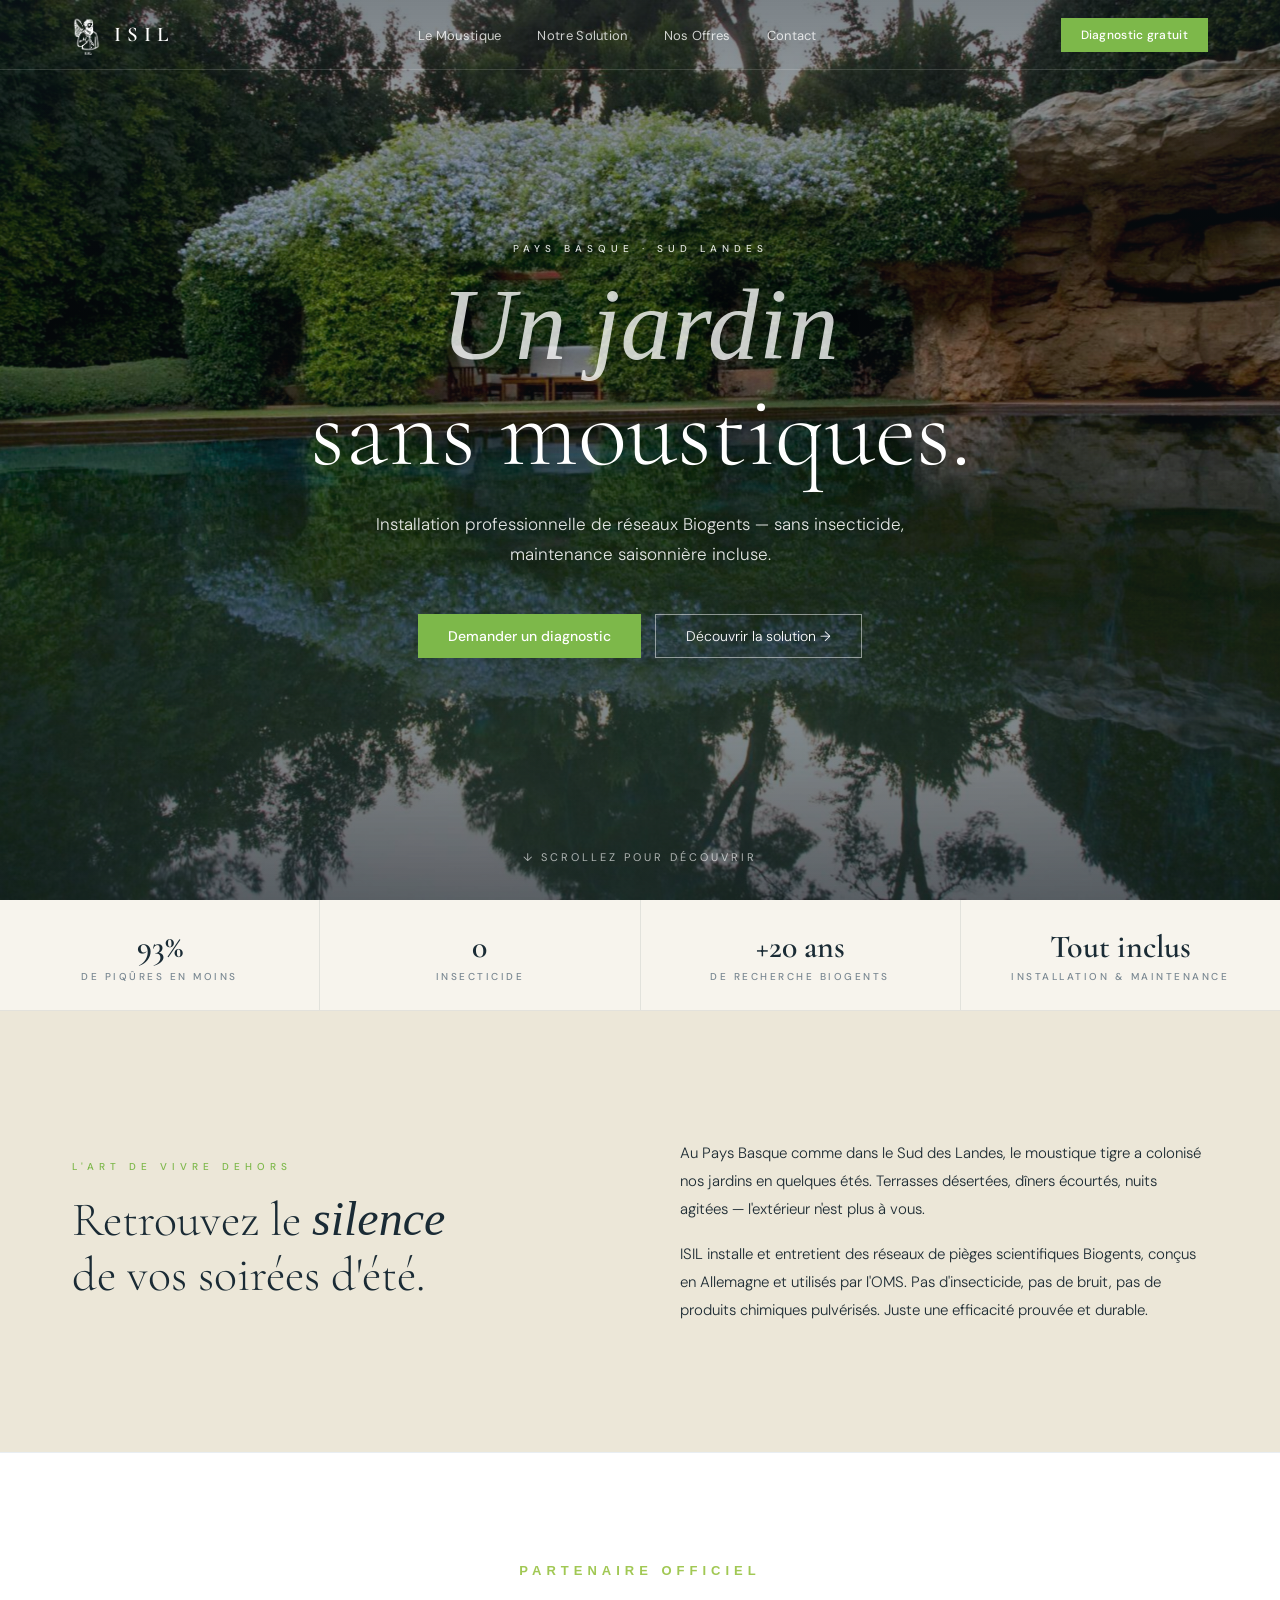
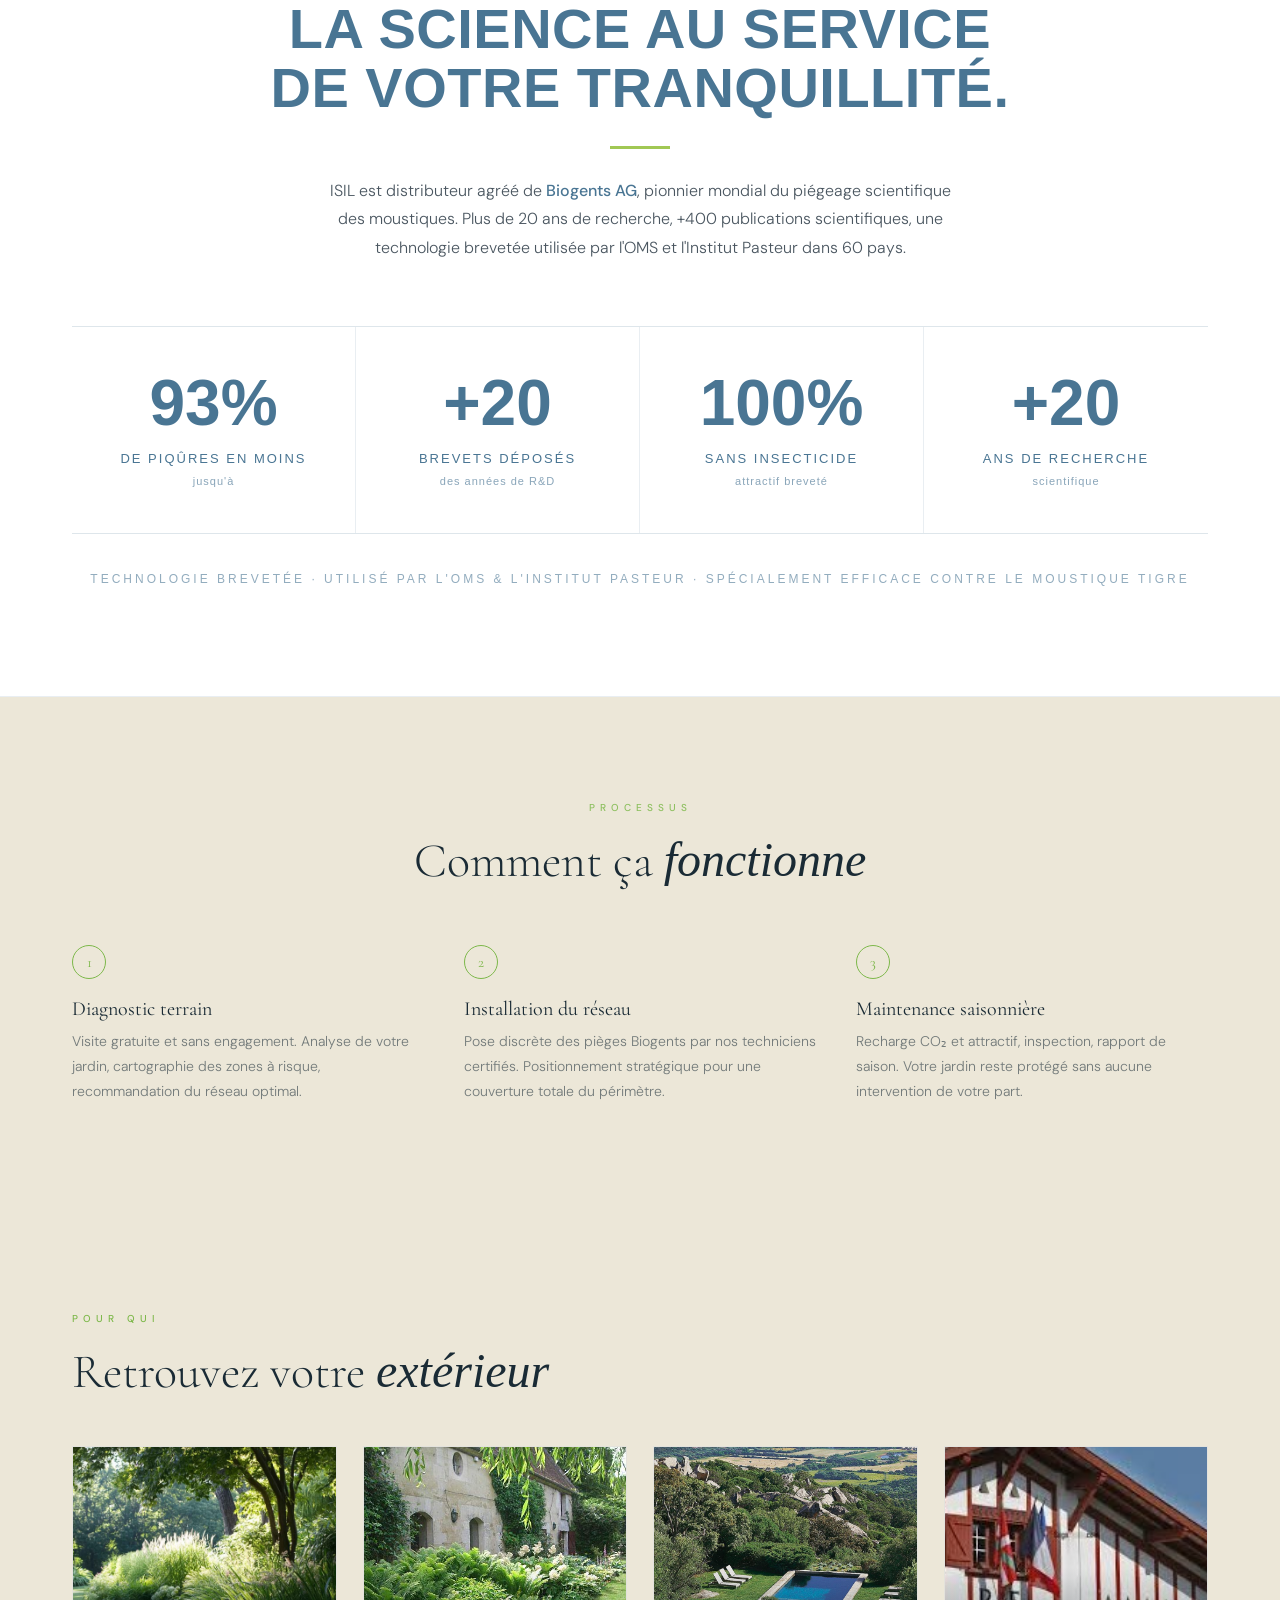
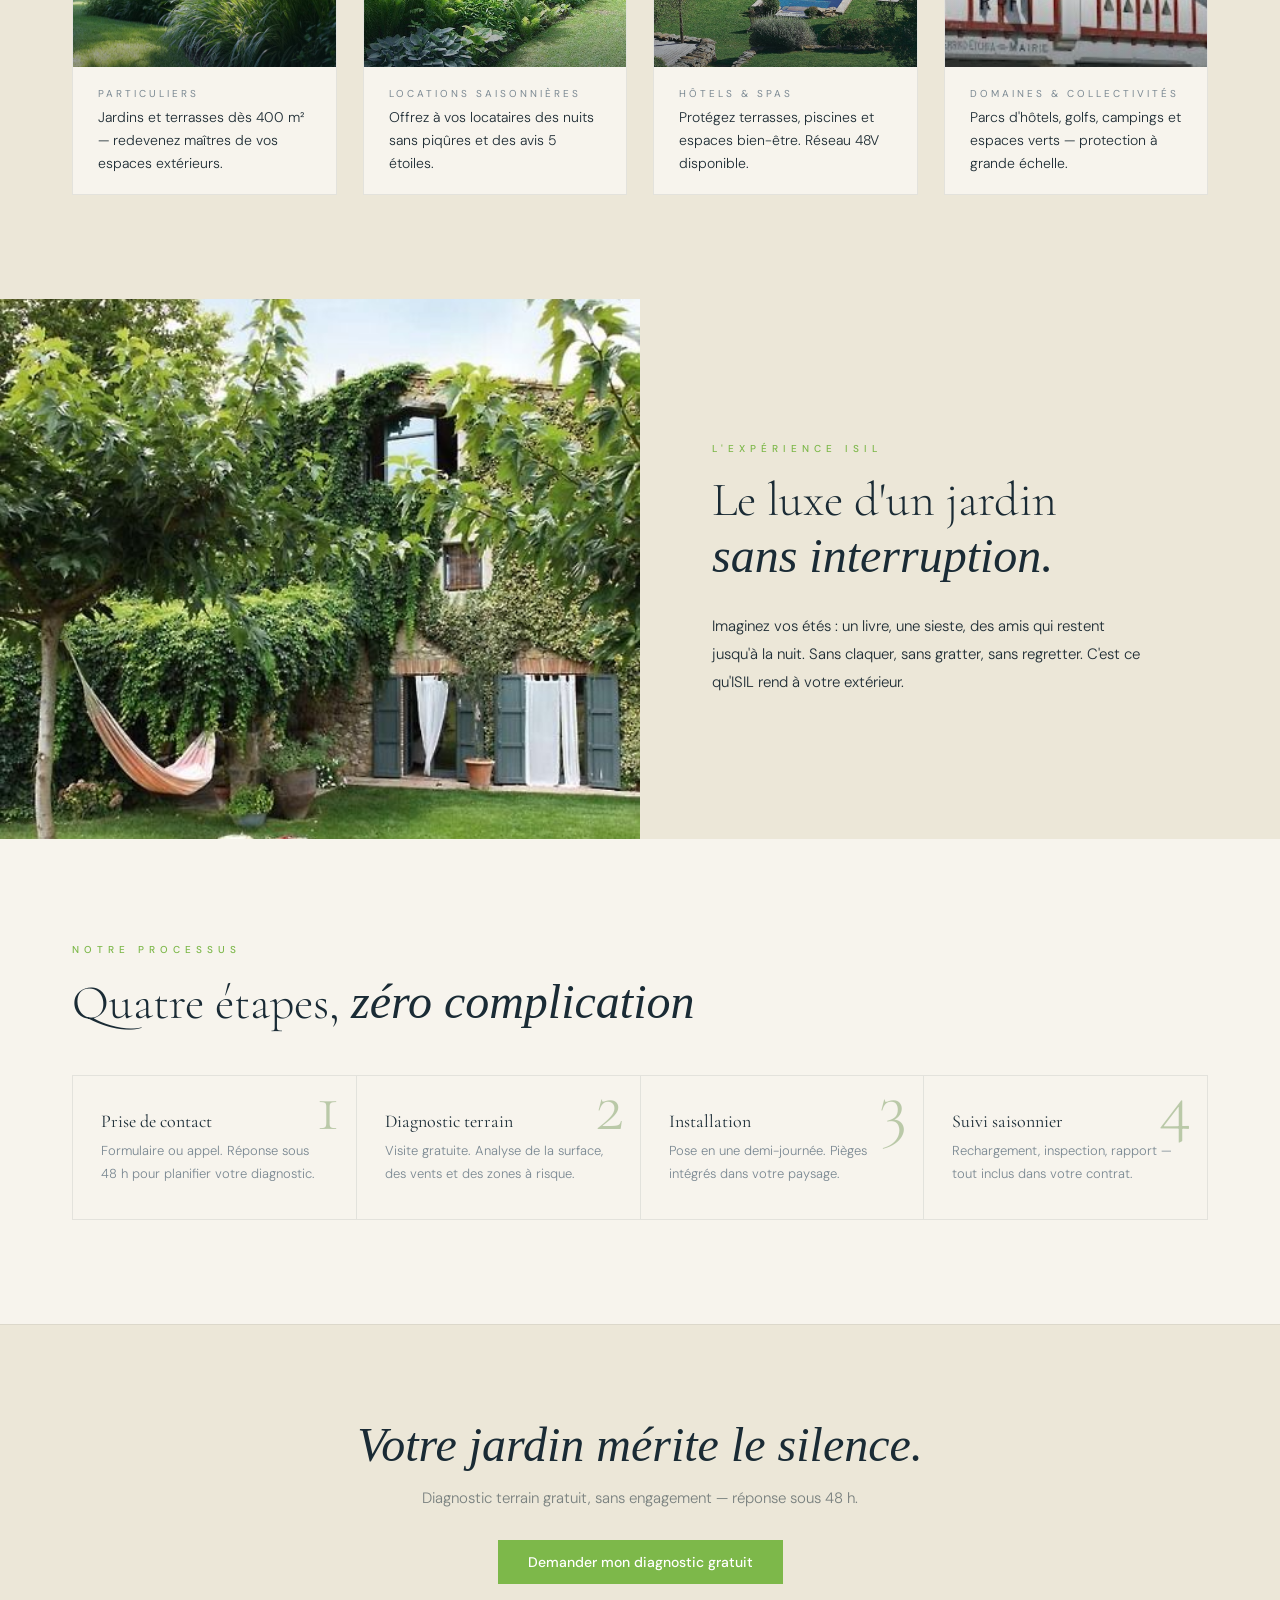
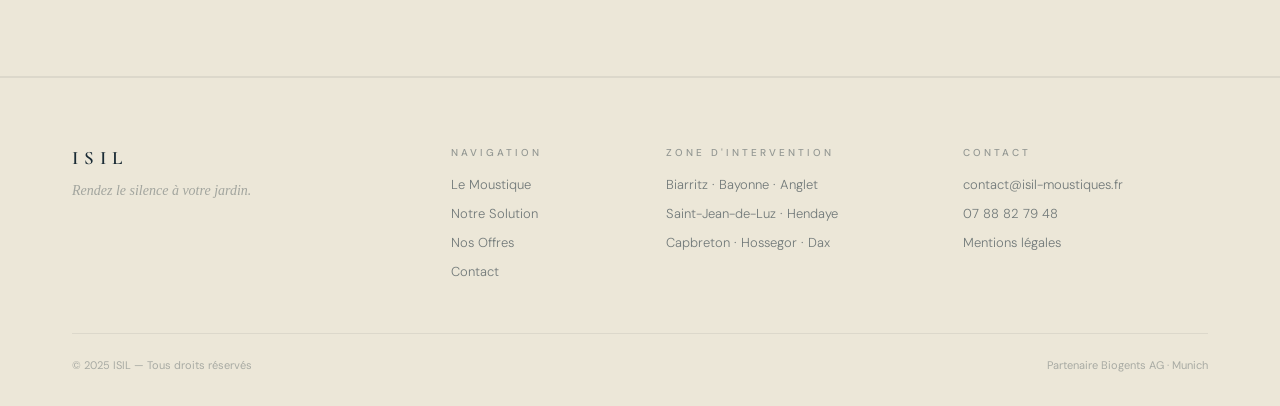
==== commit f5731b78: "Contact : email contact@isil-moustiques.fr + tel 07 88 82 79 48 cliquables sur toutes les pages" ====
--- a/accueil.html
+++ b/accueil.html
@@ -151,7 +151,7 @@
     <div><span class="fl">ISIL</span><span class="ft">Rendez le silence à votre jardin.</span></div>
     <div><div class="fc-t">Navigation</div><ul class="fc-l"><li><a href="probleme.html">Le Moustique</a></li><li><a href="solution.html">Notre Solution</a></li><li><a href="offres.html">Nos Offres</a></li><li><a href="contact.html">Contact</a></li></ul></div>
     <div><div class="fc-t">Zone d'intervention</div><ul class="fc-l"><li><a href="#">Biarritz · Bayonne · Anglet</a></li><li><a href="#">Saint-Jean-de-Luz · Hendaye</a></li><li><a href="#">Capbreton · Hossegor · Dax</a></li></ul></div>
-    <div><div class="fc-t">Contact</div><ul class="fc-l"><li><a href="mailto:contact@isil.fr">contact@isil.fr</a></li><li><a href="#">+33 5 xx xx xx xx</a></li><li><a href="#">Mentions légales</a></li></ul></div>
+    <div><div class="fc-t">Contact</div><ul class="fc-l"><li><a href="mailto:contact@isil-moustiques.fr">contact@isil-moustiques.fr</a></li><li><a href="tel:+33788827948">07 88 82 79 48</a></li><li><a href="#">Mentions légales</a></li></ul></div>
   </div>
   <div class="fb"><span class="fl2">© 2025 ISIL — Tous droits réservés</span><span class="fl2">Partenaire Biogents AG · Munich</span></div>
 </footer>
--- a/styles.css
+++ b/styles.css
@@ -561,7 +561,7 @@
 }
 .bg-partner-logo {
   width: 100%; height: auto;
-  display: block;
+  display: block; cursor: pointer;
 }
 .bg-partner-divider {
   width: 1px; height: 120px;
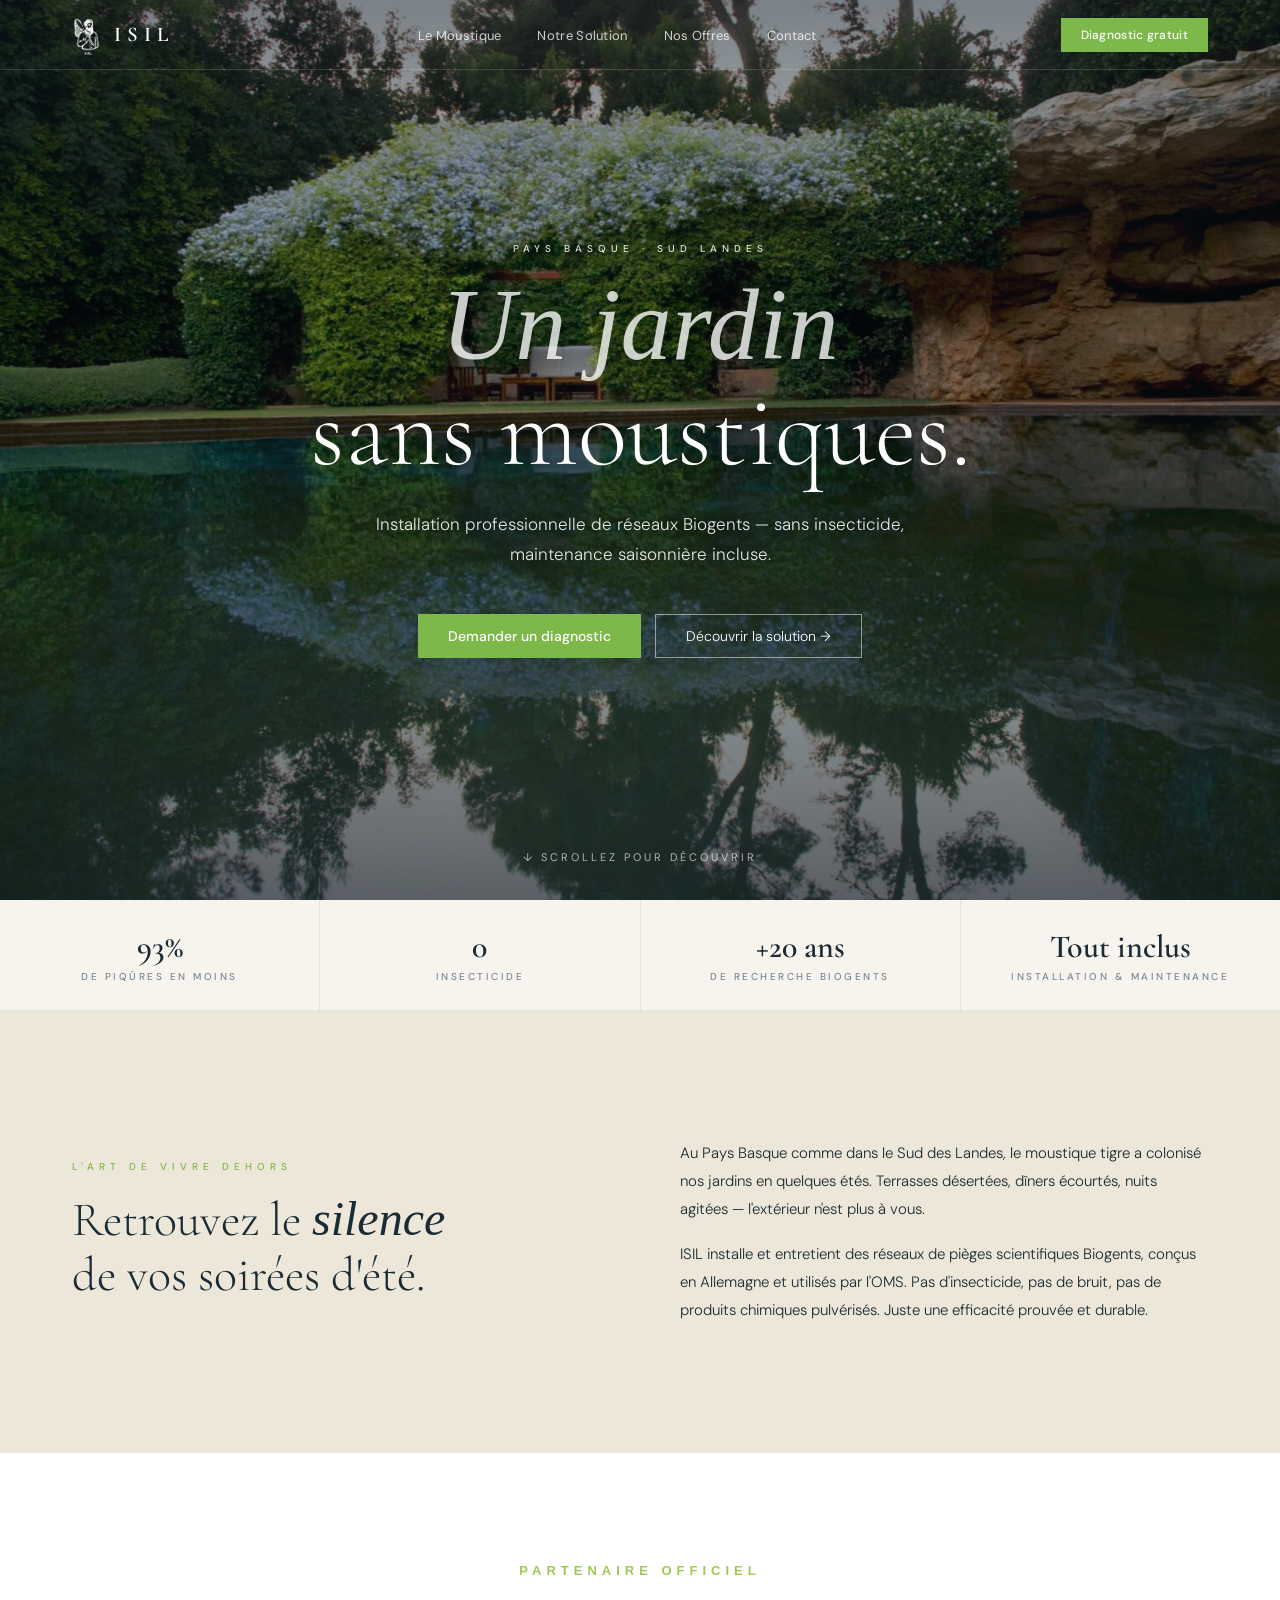
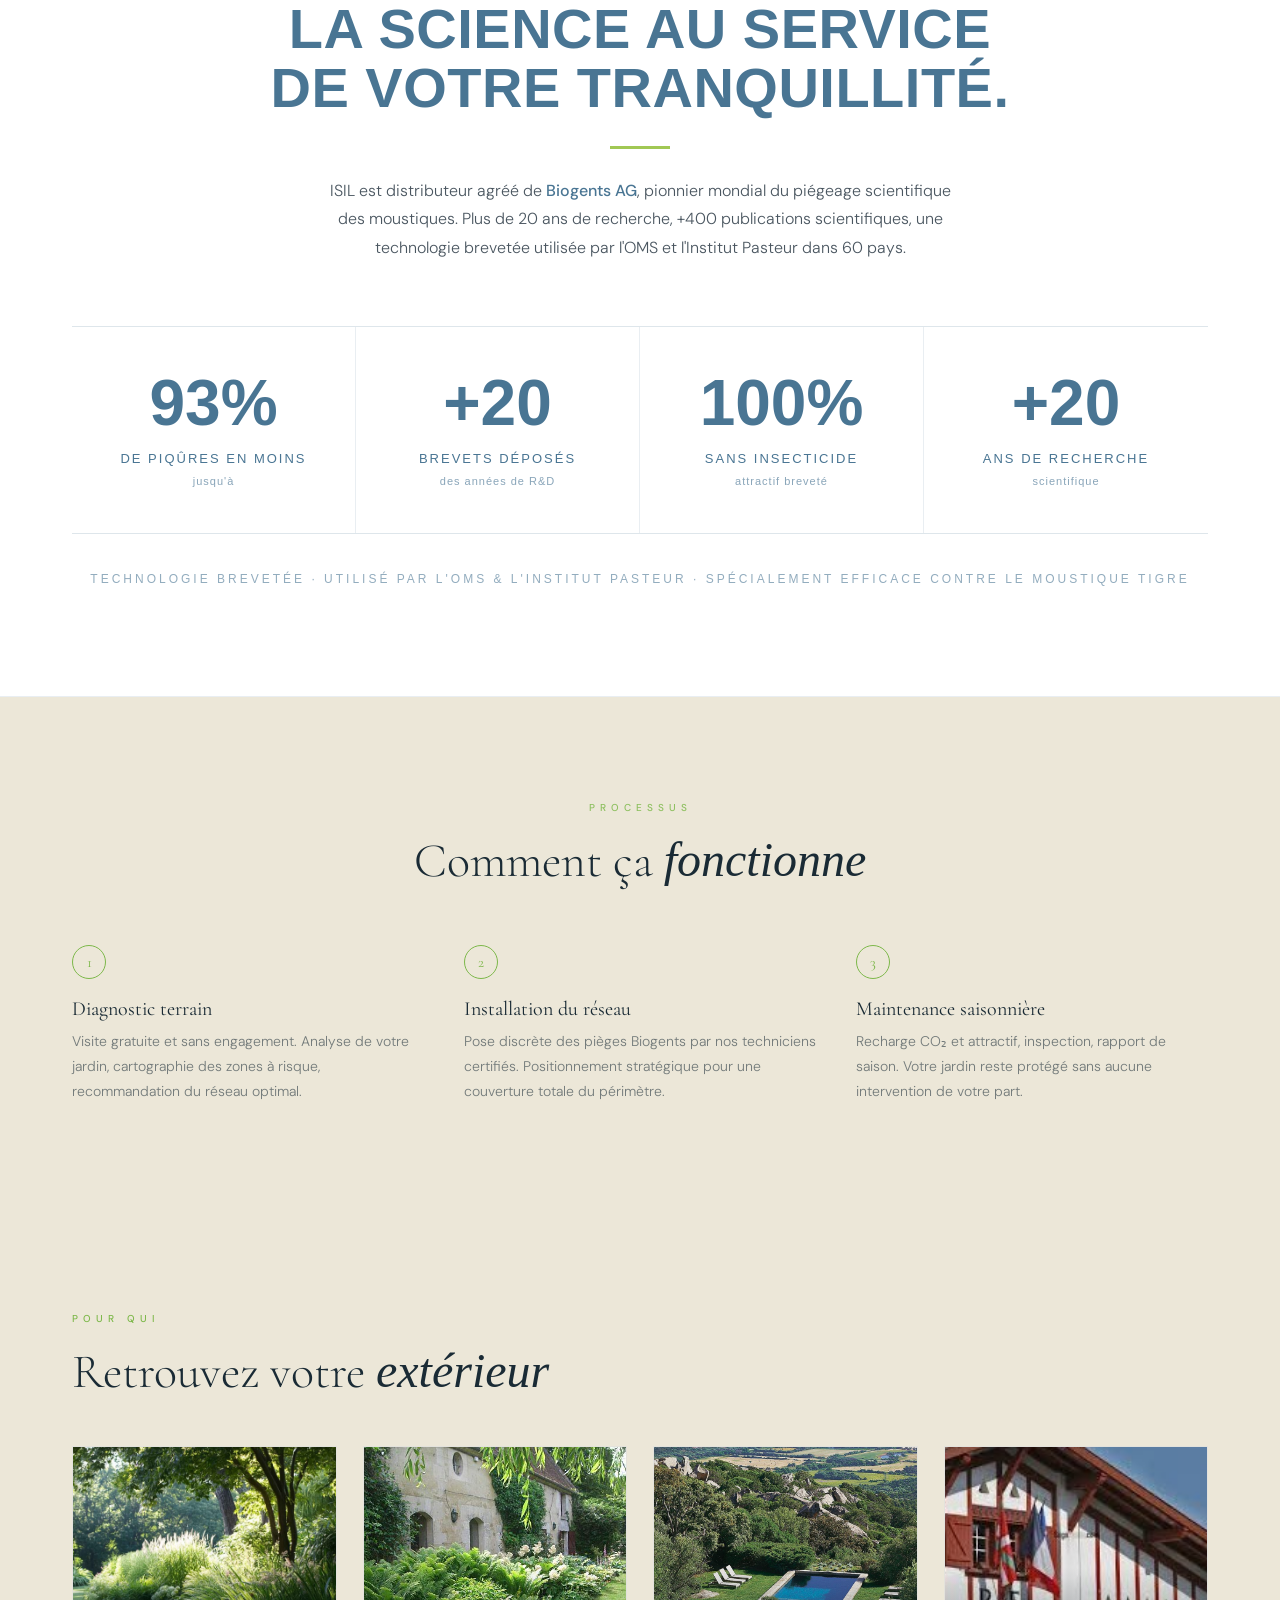
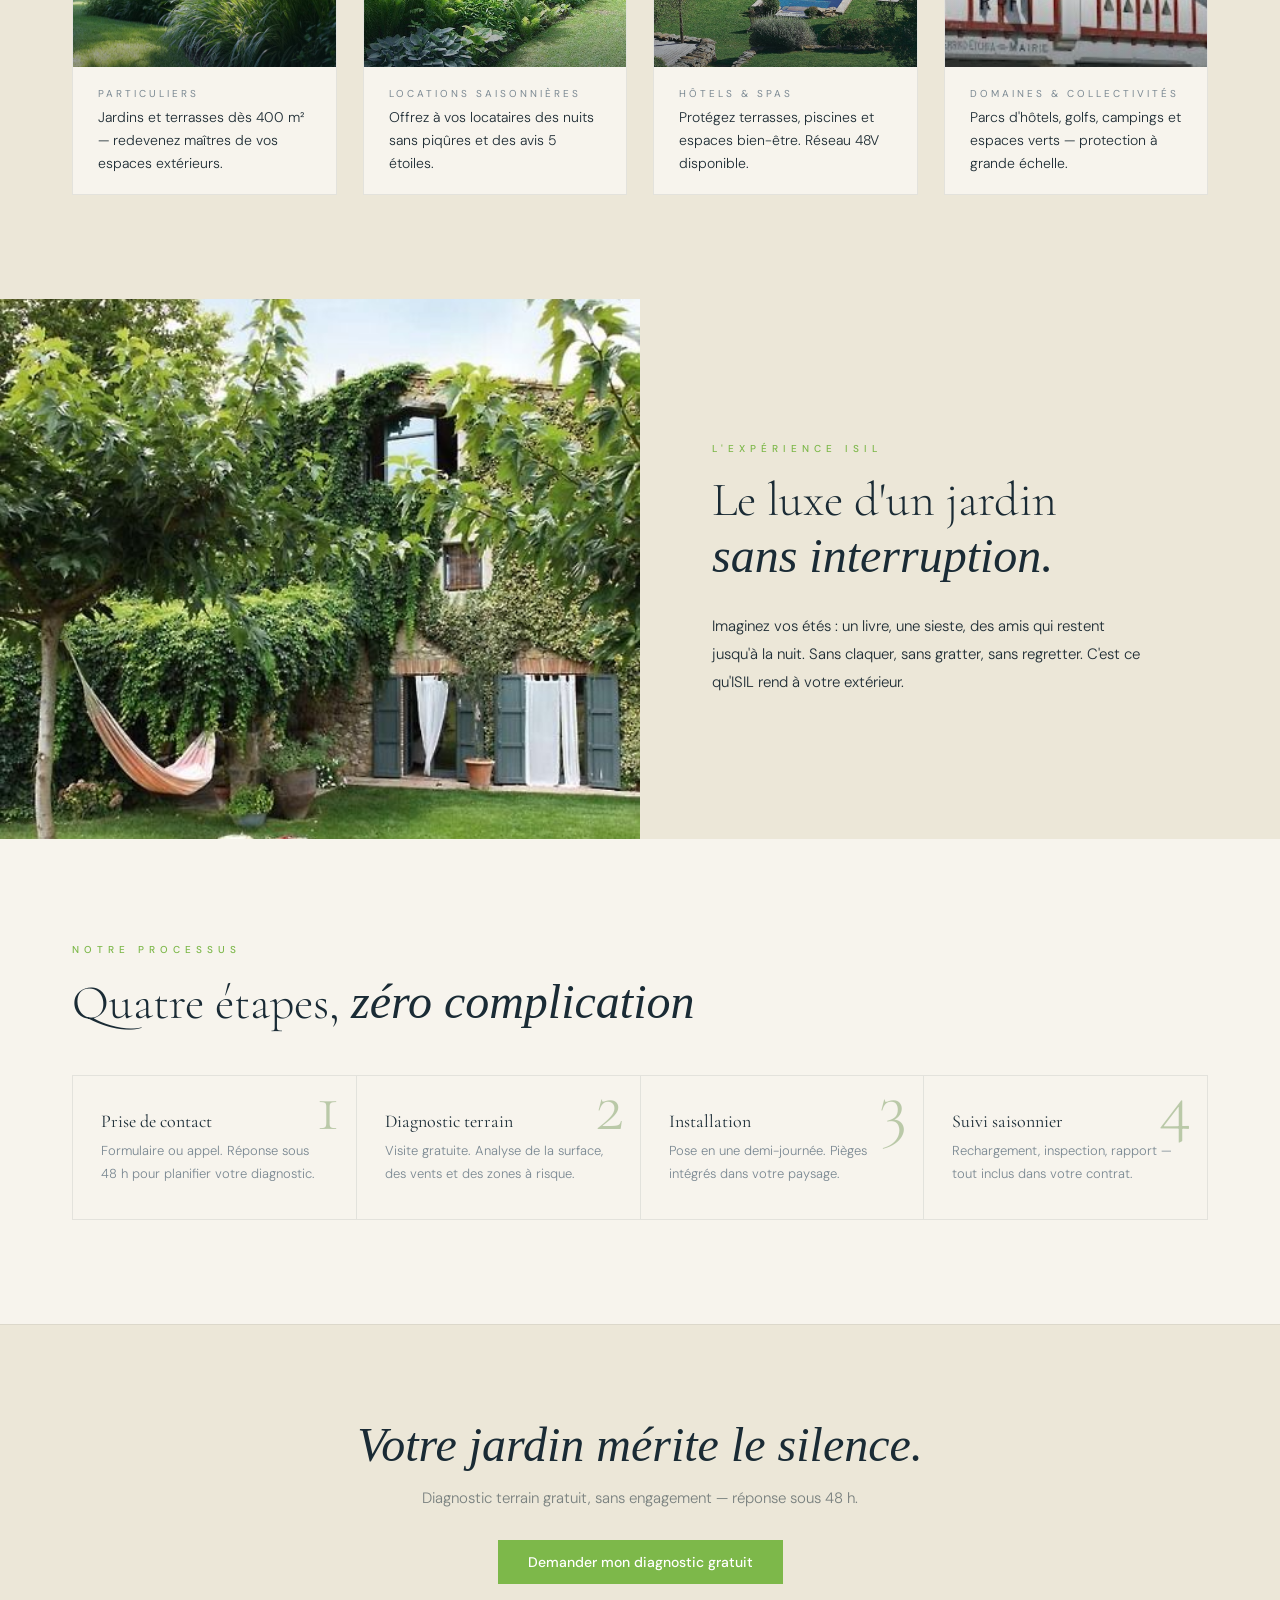
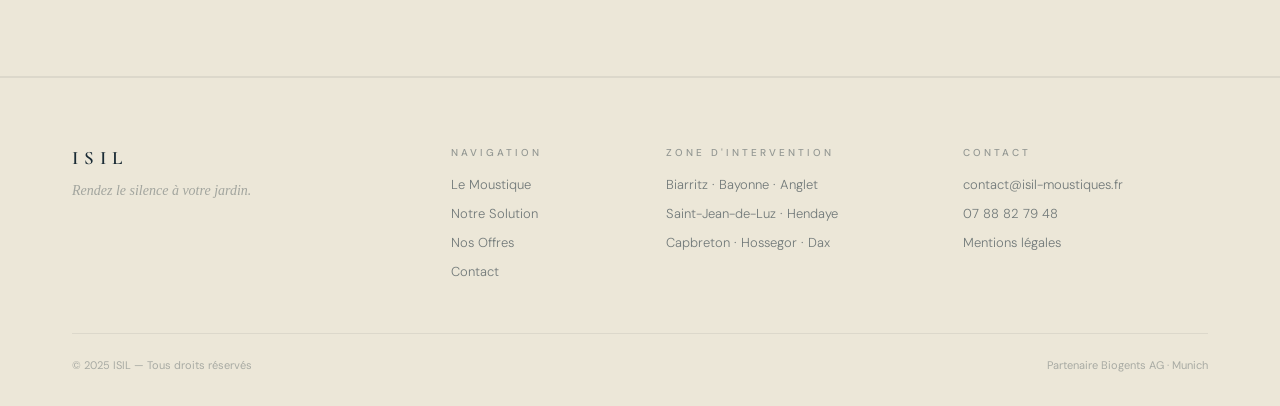
==== commit e8766431: "Bump CSS version v=13 sur toutes les pages pour forcer rechargement Co-Authored-By: Claude Sonnet 4." ====
--- a/accueil.html
+++ b/accueil.html
@@ -3,11 +3,35 @@
 <head>
   <meta charset="UTF-8">
   <meta name="viewport" content="width=device-width, initial-scale=1.0">
-  <title>ISIL — Rendez le silence à votre jardin</title>
+  <title>ISIL — Pièges anti-moustiques Pays Basque | Démoustication professionnelle</title>
+  <meta name="description" content="ISIL installe des réseaux de pièges anti-moustiques Biogents au Pays Basque et Sud Landes. Sans insecticide, 93% de piqûres en moins, maintenance incluse. Diagnostic gratuit.">
+  <meta name="keywords" content="piège anti moustiques pays basque, démoustication pays basque, moustique tigre bayonne biarritz, biogents pays basque, anti moustique sud landes">
+  <link rel="canonical" href="https://isil-moustiques.fr/accueil.html">
+  <meta property="og:title" content="ISIL — Pièges anti-moustiques Pays Basque">
+  <meta property="og:description" content="Installation professionnelle de réseaux Biogents. Sans insecticide, 93% de piqûres en moins. Diagnostic gratuit au Pays Basque et Sud Landes.">
+  <meta property="og:url" content="https://isil-moustiques.fr/accueil.html">
+  <meta property="og:type" content="website">
+  <meta property="og:image" content="https://isil-moustiques.fr/isil-logo-trans.png">
+  <script type="application/ld+json">
+  {
+    "@context": "https://schema.org",
+    "@type": "LocalBusiness",
+    "name": "ISIL",
+    "description": "Service professionnel de démoustication au Pays Basque et Sud Landes. Installation de pièges anti-moustiques Biogents sans insecticide.",
+    "url": "https://isil-moustiques.fr",
+    "telephone": "+33788827948",
+    "email": "contact@isil-moustiques.fr",
+    "image": "https://isil-moustiques.fr/isil-logo-trans.png",
+    "priceRange": "€€",
+    "areaServed": ["Biarritz", "Bayonne", "Anglet", "Saint-Jean-de-Luz", "Hendaye", "Capbreton", "Hossegor", "Dax", "Pays Basque", "Sud Landes"],
+    "serviceType": "Démoustication, Installation pièges anti-moustiques",
+    "sameAs": []
+  }
+  </script>
   <link rel="preconnect" href="https://fonts.googleapis.com">
   <link rel="preconnect" href="https://fonts.gstatic.com" crossorigin>
   <link href="https://fonts.googleapis.com/css2?family=Cormorant+Garamond:ital,wght@0,300;0,400;0,600;1,300;1,400;1,600&family=DM+Sans:opsz,wght@9..40,300;9..40,400;9..40,500&family=Barlow+Condensed:wght@300;400;500;600;700&display=swap" rel="stylesheet">
-  <link rel="stylesheet" href="styles.css?v=4">
+  <link rel="stylesheet" href="styles.css?v=13">
 </head>
 <body>
 
@@ -23,6 +47,7 @@
     <li><a href="contact.html">Contact</a></li>
   </ul>
   <a href="contact.html" class="nav-cta" style="text-decoration:none">Diagnostic gratuit</a>
+  <button class="nav-burger" id="navBurger" aria-label="Menu"><span></span><span></span><span></span></button>
 </nav>
 
 <!-- HERO PLEIN ÉCRAN -->
--- a/styles.css
+++ b/styles.css
@@ -366,14 +366,28 @@
   background: transparent;
   backdrop-filter: none; -webkit-backdrop-filter: none;
   border-bottom: 1px solid rgba(255,255,255,0.15);
-  position: absolute; top: 0; left: 0; right: 0;
-}
-nav.nav-over .nav-wordmark { color: #fff; }
-nav.nav-over .nav-links a { color: rgba(255,255,255,0.78); }
+  position: fixed; top: 0; left: 0; right: 0;
+  transition: background .3s ease, border-color .3s ease, backdrop-filter .3s ease;
+}
+nav.nav-over .nav-wordmark { color: #fff; transition: color .3s ease; }
+nav.nav-over .nav-links a { color: rgba(255,255,255,0.78); transition: color .3s ease; }
 nav.nav-over .nav-links a:hover { color: #fff; }
-nav.nav-over .nav-logo-img { filter: brightness(0) invert(1); }
+nav.nav-over .nav-logo-img { filter: brightness(0) invert(1); transition: filter .3s ease; }
 nav.nav-over .nav-cta { background: var(--green); color: #fff; }
 nav.nav-over .nav-cta:hover { background: #6aa13b; }
+nav.nav-over .nav-burger span { background: #fff; transition: background .3s ease; }
+
+/* Nav qui devient opaque après scroll */
+nav.nav-over.nav-solid {
+  background: rgba(236,231,216,0.95);
+  backdrop-filter: blur(16px); -webkit-backdrop-filter: blur(16px);
+  border-bottom: 1px solid rgba(26,43,53,0.08);
+}
+nav.nav-over.nav-solid .nav-wordmark { color: var(--navy); }
+nav.nav-over.nav-solid .nav-links a { color: rgba(26,43,53,0.6); }
+nav.nav-over.nav-solid .nav-links a:hover { color: var(--green); }
+nav.nav-over.nav-solid .nav-logo-img { filter: none; }
+nav.nav-over.nav-solid .nav-burger span { background: var(--navy); }
 
 /* HERO PLEIN ÉCRAN */
 .hero-bg {
@@ -729,9 +743,36 @@
   .tranquil-text { padding: 56px 28px; }
 }
 
+/* HAMBURGER */
+.nav-burger { display:none; flex-direction:column; gap:5px; background:none; border:none; cursor:pointer; padding:4px; z-index:200; }
+.nav-burger span { width:24px; height:2px; background:var(--navy); display:block; transition:all .3s ease; }
+nav.nav-over .nav-burger span { background:#fff; }
+nav.open .nav-burger span:nth-child(1) { transform:rotate(45deg) translate(5px,5px); }
+nav.open .nav-burger span:nth-child(2) { opacity:0; }
+nav.open .nav-burger span:nth-child(3) { transform:rotate(-45deg) translate(5px,-5px); }
+
 @media (max-width: 900px) {
   nav { padding: 0 28px; }
+  /* Sur mobile, nav-over = même style que nav normal (fond solide, toujours visible) */
+  nav.nav-over {
+    background: rgba(236,231,216,0.95);
+    backdrop-filter: blur(16px); -webkit-backdrop-filter: blur(16px);
+    border-bottom: 1px solid rgba(26,43,53,0.08);
+    position: fixed;
+  }
+  nav.nav-over .nav-wordmark { color: var(--navy); }
+  nav.nav-over .nav-burger span { background: var(--navy); }
+  nav.nav-over .nav-logo-img { filter: none; }
+  .nav-burger { display:flex; }
+  .nav-cta { display:none; }
   .nav-links { display:none; }
+  nav.open .nav-links {
+    display:flex; flex-direction:column; position:fixed;
+    inset:0; background:var(--cream-l); padding:88px 40px 40px;
+    gap:28px; z-index:150; list-style:none;
+  }
+  nav.open .nav-links a { font-size:22px; color:var(--navy); font-family:'Cormorant Garamond',serif; font-weight:400; }
+  nav.open .nav-cta { display:inline-block; margin-top:12px; align-self:flex-start; }
   .s, .s-sm { padding: 72px 28px; }
   .ph { padding: 56px 28px 44px; }
   .hero { padding: 100px 28px 80px; }
